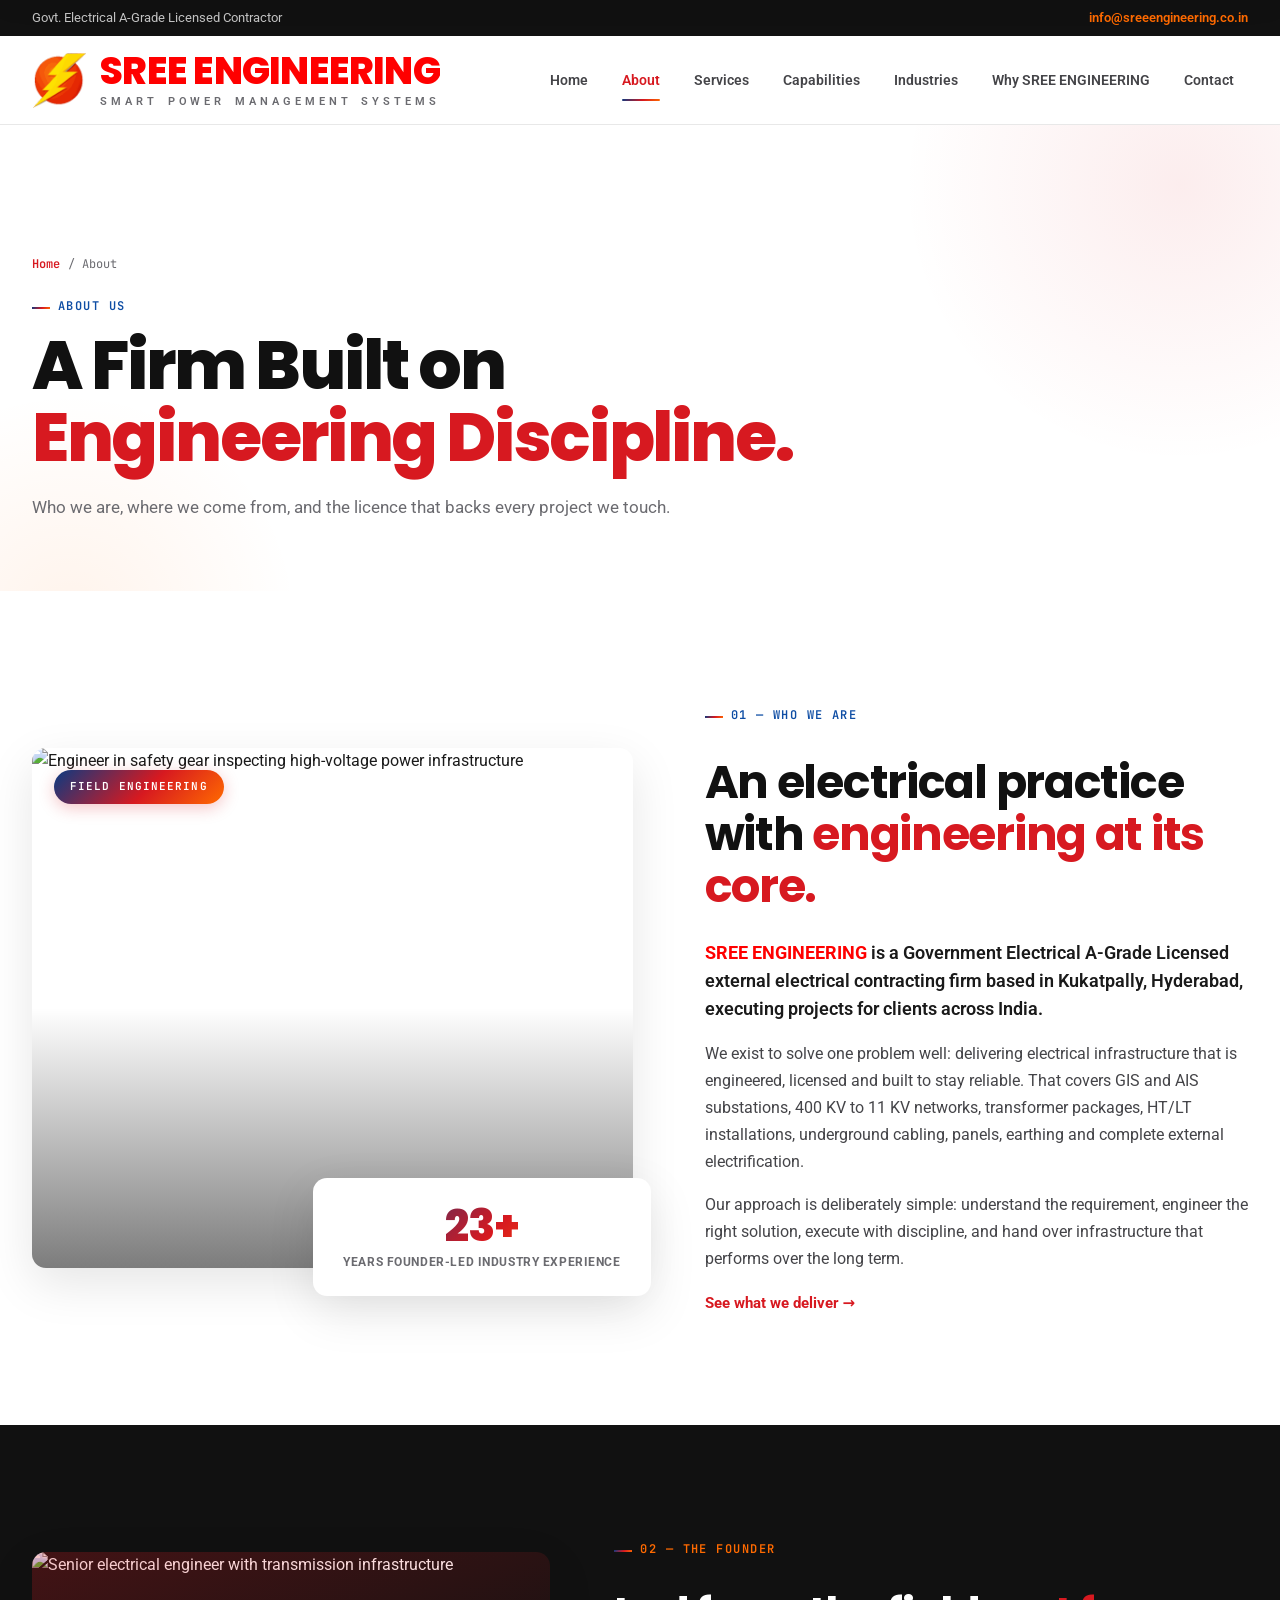
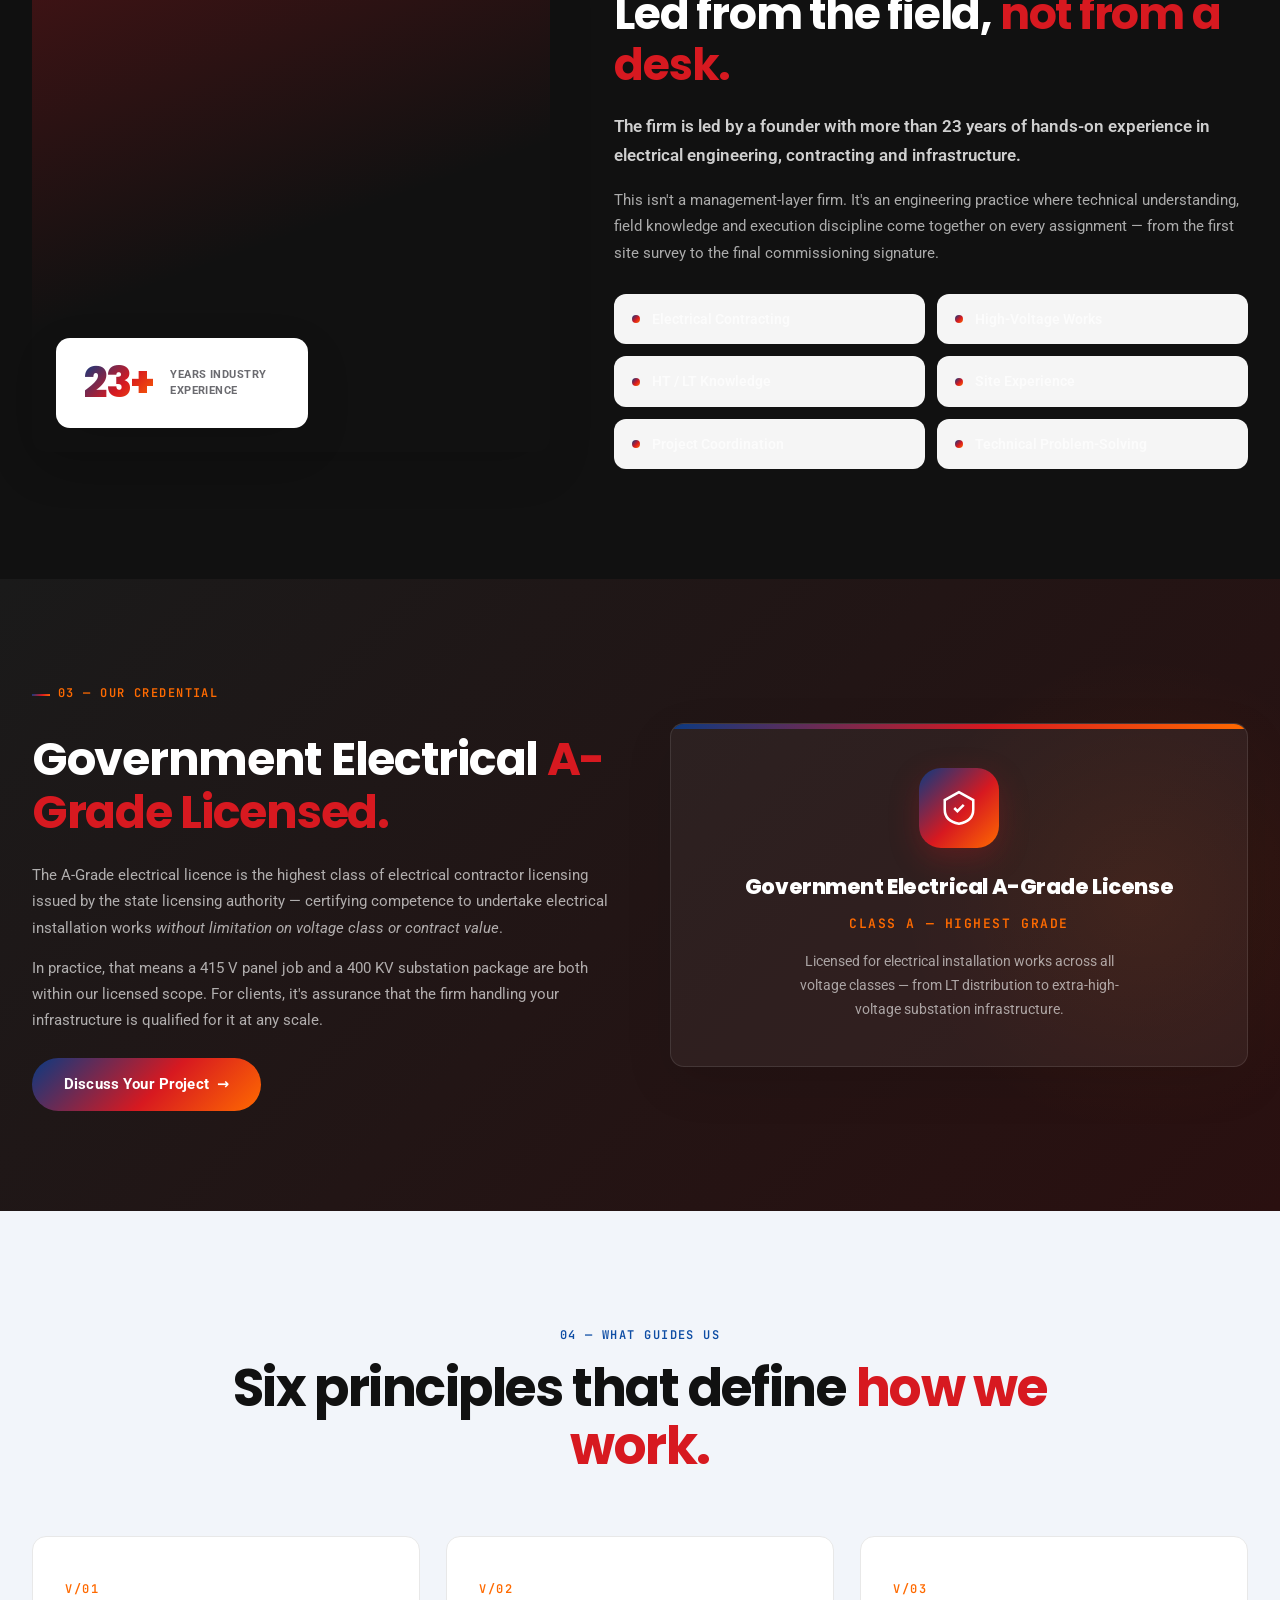
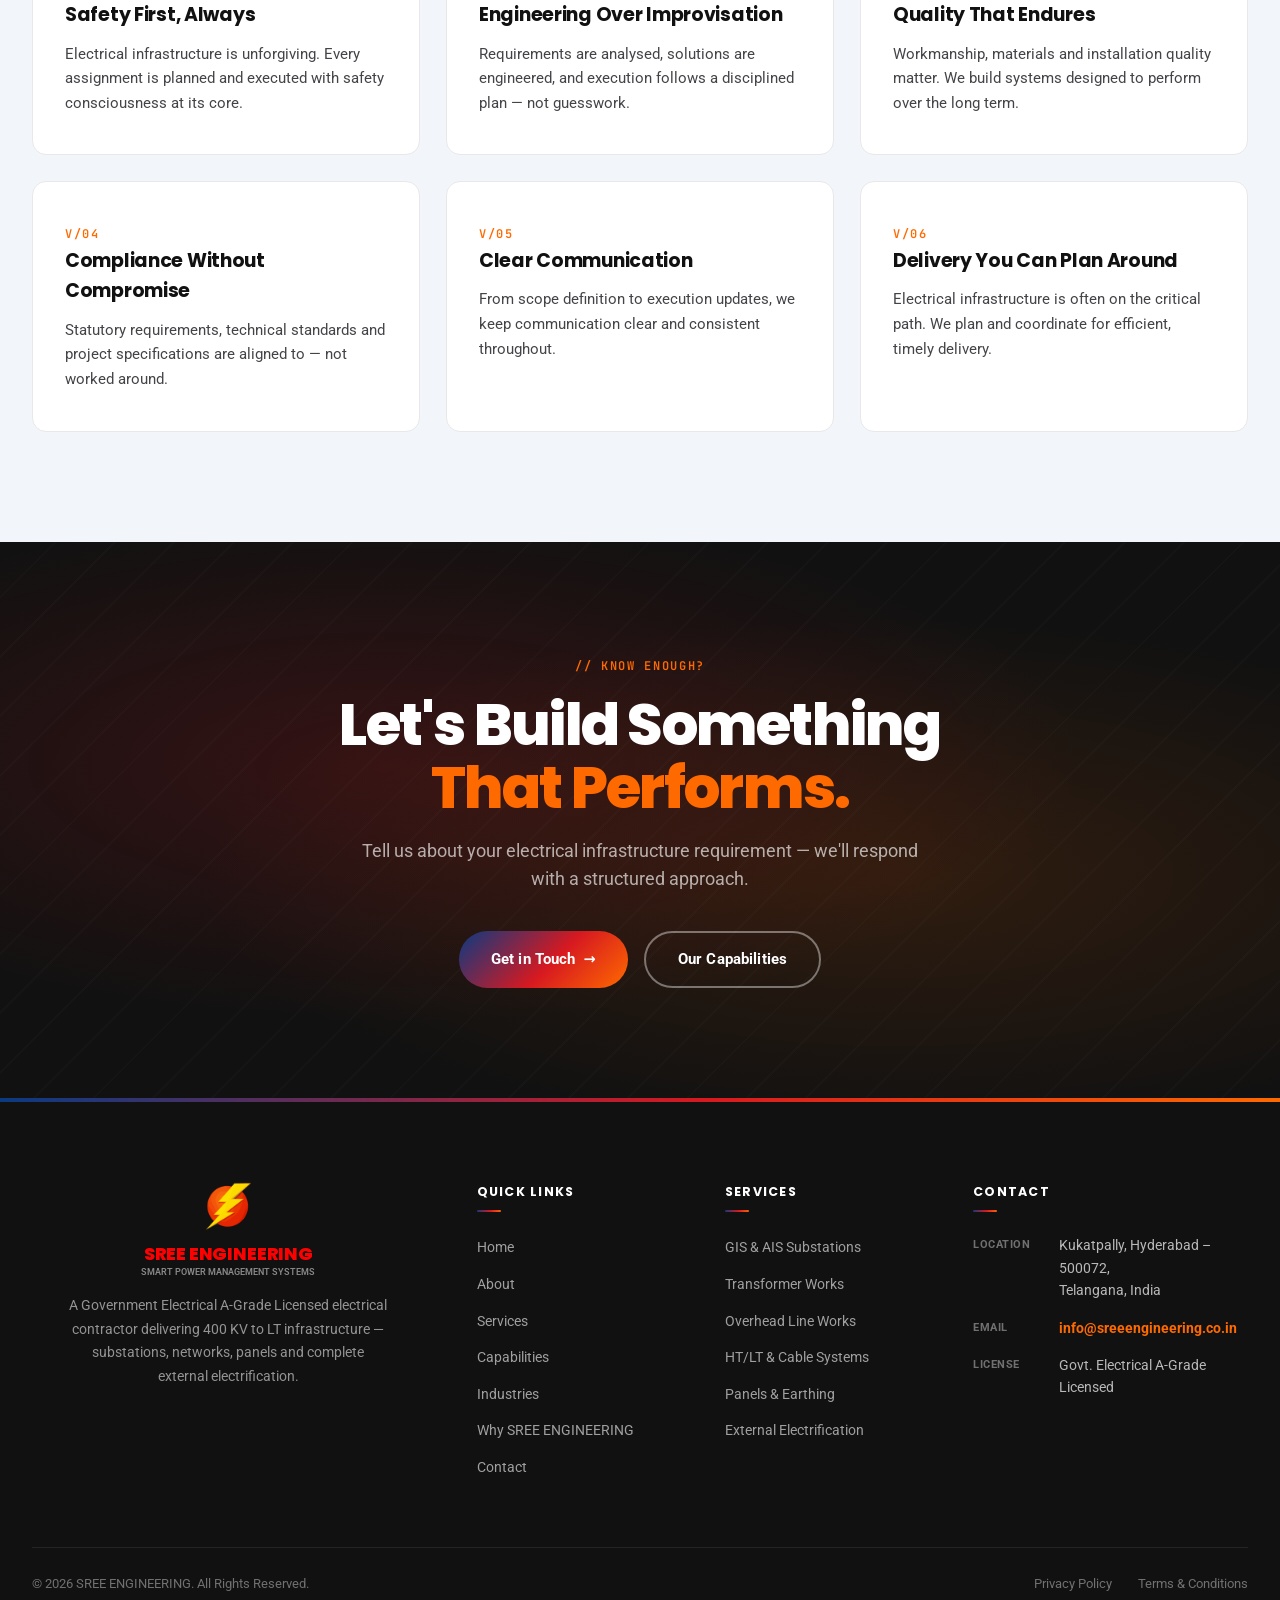
==== about.html @ 8c7e98fc "Remove topbar location phrase (about, contact)" ====
<!DOCTYPE html>
<html lang="en-IN">
<head>
<meta charset="UTF-8">
<meta name="viewport" content="width=device-width, initial-scale=1.0">
<title>About Us | SREE ENGINEERING — Pan-India Electrical Engineering Practice</title>
<meta name="description" content="SREE ENGINEERING is a Government Electrical A-Grade Licensed electrical contractor, executing projects across India from its base in Hyderabad. Founder-led with 23+ years of hands-on electrical engineering and contracting experience.">
<meta name="robots" content="index, follow">
<link rel="icon" type="image/png" href="assets/logo.png">
<link rel="preconnect" href="https://fonts.googleapis.com">
<link rel="preconnect" href="https://fonts.gstatic.com" crossorigin>
<link href="https://fonts.googleapis.com/css2?family=Poppins:wght@300;400;500;600;700;800&family=Roboto:wght@300;400;500;700&family=JetBrains+Mono:wght@400;500;600&display=swap" rel="stylesheet">
<link rel="stylesheet" href="assets/style.css">
</head>
<body>

<div class="topbar">
  <div class="wrap">
    <span class="hide-m">Govt. Electrical A-Grade Licensed Contractor</span>
    <span class="em">info@sreeengineering.co.in</span>
  </div>
</div>

<header class="nav" id="nav">
  <div class="wrap nav-inner">
    <a href="index.html" class="brand" aria-label="SREE ENGINEERING home">
      <img src="assets/logo.png" alt="SREE ENGINEERING logo" class="brand-mark">
      <span class="brand-text"><span class="brand-name">SREE ENGINEERING</span><span class="brand-tag">Smart Power Management Systems</span></span>
    </a>
    <div class="nav-right">
      <nav class="nav-links" aria-label="Primary">
        <a href="index.html">Home</a>
        <a href="about.html" class="active">About</a>
        <a href="services.html">Services</a>
        <a href="capabilities.html">Capabilities</a>
        <a href="industries.html">Industries</a>
        <a href="why-sree.html">Why SREE ENGINEERING</a>
        <a href="contact.html">Contact</a>
      </nav>
      <button class="burger" id="burger" aria-label="Open menu"><span></span><span></span><span></span></button>
    </div>
  </div>
</header>
<div class="mobile-menu" id="mobileMenu">
  <a href="index.html">Home</a><a href="about.html" class="active">About</a><a href="services.html">Services</a><a href="capabilities.html">Capabilities</a><a href="industries.html">Industries</a><a href="why-sree.html">Why SREE ENGINEERING</a><a href="contact.html">Contact</a>
</div>

<section class="page-hero">
  <div class="wrap">
    <div class="crumb"><a href="index.html">Home</a> / About</div>
    <span class="eyebrow reveal">About Us</span>
    <h1 class="reveal" data-d="1">A Firm Built on<br><span class="r">Engineering Discipline.</span></h1>
    <p class="reveal" data-d="2">Who we are, where we come from, and the licence that backs every project we touch.</p>
  </div>
</section>

<section class="section">
  <div class="wrap about-grid">
    <div class="about-media reveal">
      <div class="frame">
        <span class="badge">FIELD ENGINEERING</span>
        <img src="https://images.pexels.com/photos/33689074/pexels-photo-33689074.jpeg?auto=compress&cs=tinysrgb&w=1200" alt="Engineer in safety gear inspecting high-voltage power infrastructure" loading="lazy">
      </div>
      <div class="exp"><div class="n">23+</div><div class="t">Years Founder-Led Industry Experience</div></div>
    </div>
    <div class="about-body">
      <span class="eyebrow reveal">01 &mdash; Who We Are</span>
      <h2 class="reveal" data-d="1">An electrical practice with <span class="r">engineering at its core.</span></h2>
      <p class="lead reveal" data-d="2"><span class="r">SREE ENGINEERING</span> is a Government Electrical A-Grade Licensed external electrical contracting firm based in Kukatpally, Hyderabad, executing projects for clients across India.</p>
      <p class="reveal" data-d="2">We exist to solve one problem well: delivering electrical infrastructure that is engineered, licensed and built to stay reliable. That covers GIS and AIS substations, 400 KV to 11 KV networks, transformer packages, HT/LT installations, underground cabling, panels, earthing and complete external electrification.</p>
      <p class="reveal" data-d="3">Our approach is deliberately simple: understand the requirement, engineer the right solution, execute with discipline, and hand over infrastructure that performs over the long term.</p>
      <a href="services.html" class="about-link reveal" data-d="3">See what we deliver &rarr;</a>
    </div>
  </div>
</section>

<section class="section founder-dark">
  <div class="wrap founder-grid">
    <div class="founder-visual reveal">
      <div class="fv"><img src="https://images.pexels.com/photos/33689075/pexels-photo-33689075.jpeg?auto=compress&cs=tinysrgb&w=1200" alt="Senior electrical engineer with transmission infrastructure" loading="lazy"></div>
      <div class="years"><div class="n">23+</div><div class="t">Years Industry Experience</div></div>
    </div>
    <div class="founder-body">
      <span class="eyebrow reveal">02 &mdash; The Founder</span>
      <h2 class="reveal" data-d="1">Led from the field, <span class="r">not from a desk.</span></h2>
      <p class="lead reveal" data-d="2">The firm is led by a founder with more than 23 years of hands-on experience in electrical engineering, contracting and infrastructure.</p>
      <p class="reveal" data-d="2">This isn't a management-layer firm. It's an engineering practice where technical understanding, field knowledge and execution discipline come together on every assignment — from the first site survey to the final commissioning signature.</p>
      <div class="exp-list reveal" data-d="3">
        <div class="exp-item"><span class="d"></span>Electrical Contracting</div>
        <div class="exp-item"><span class="d"></span>High-Voltage Works</div>
        <div class="exp-item"><span class="d"></span>HT / LT Knowledge</div>
        <div class="exp-item"><span class="d"></span>Site Experience</div>
        <div class="exp-item"><span class="d"></span>Project Coordination</div>
        <div class="exp-item"><span class="d"></span>Technical Problem-Solving</div>
      </div>
    </div>
  </div>
</section>

<section class="lic-band lic-dark">
  <div class="wrap lic-grid">
    <div class="lic-body">
      <span class="eyebrow reveal">03 &mdash; Our Credential</span>
      <h2 class="reveal" data-d="1">Government Electrical <span class="r">A-Grade Licensed.</span></h2>
      <p class="reveal" data-d="2">The A-Grade electrical licence is the highest class of electrical contractor licensing issued by the state licensing authority &mdash; certifying competence to undertake electrical installation works <em>without limitation on voltage class or contract value</em>.</p>
      <p class="reveal" data-d="2">In practice, that means a 415 V panel job and a 400 KV substation package are both within our licensed scope. For clients, it's assurance that the firm handling your infrastructure is qualified for it at any scale.</p>
      <a href="contact.html" class="btn btn-primary reveal" data-d="3" style="margin-top:10px;">Discuss Your Project <span class="arr">&rarr;</span></a>
    </div>
    <div class="lic-card reveal" data-d="2">
      <span class="shield"><svg width="38" height="38" viewBox="0 0 24 24" fill="none" stroke="currentColor" stroke-width="1.6"><path d="M12 2 3 7v6c0 5 3.5 8 9 9 5.5-1 9-4 9-9V7z"/><path d="m9 12 2 2 4-4"/></svg></span>
      <h3>Government Electrical A-Grade License</h3>
      <div class="cls">Class A &mdash; Highest Grade</div>
      <p>Licensed for electrical installation works across all voltage classes &mdash; from LT distribution to extra-high-voltage substation infrastructure.</p>
    </div>
  </div>
</section>

<section class="section grey">
  <div class="wrap">
    <div class="section-head center reveal">
      <span class="eyebrow center">04 &mdash; What Guides Us</span>
      <h2>Six principles that define <span class="r">how we work.</span></h2>
    </div>
    <div class="why-grid">
      <div class="why-card reveal"><span class="num">V/01</span><h3>Safety First, Always</h3><p>Electrical infrastructure is unforgiving. Every assignment is planned and executed with safety consciousness at its core.</p></div>
      <div class="why-card reveal" data-d="1"><span class="num">V/02</span><h3>Engineering Over Improvisation</h3><p>Requirements are analysed, solutions are engineered, and execution follows a disciplined plan &mdash; not guesswork.</p></div>
      <div class="why-card reveal" data-d="2"><span class="num">V/03</span><h3>Quality That Endures</h3><p>Workmanship, materials and installation quality matter. We build systems designed to perform over the long term.</p></div>
      <div class="why-card reveal"><span class="num">V/04</span><h3>Compliance Without Compromise</h3><p>Statutory requirements, technical standards and project specifications are aligned to &mdash; not worked around.</p></div>
      <div class="why-card reveal" data-d="1"><span class="num">V/05</span><h3>Clear Communication</h3><p>From scope definition to execution updates, we keep communication clear and consistent throughout.</p></div>
      <div class="why-card reveal" data-d="2"><span class="num">V/06</span><h3>Delivery You Can Plan Around</h3><p>Electrical infrastructure is often on the critical path. We plan and coordinate for efficient, timely delivery.</p></div>
    </div>
  </div>
</section>

<section class="cta-band">
  <div class="wrap cta-inner">
    <span class="eyebrow-c reveal">// KNOW ENOUGH?</span>
    <h2 class="reveal" data-d="1">Let's Build Something<br><span class="o">That Performs.</span></h2>
    <p class="reveal" data-d="2">Tell us about your electrical infrastructure requirement — we'll respond with a structured approach.</p>
    <div class="cta-actions reveal" data-d="3">
      <a href="contact.html" class="btn btn-primary">Get in Touch <span class="arr">&rarr;</span></a>
      <a href="capabilities.html" class="btn btn-outline" style="border-color:rgba(255,255,255,.4);color:#fff;">Our Capabilities</a>
    </div>
  </div>
</section>

<footer>
  <div class="wrap">
    <div class="foot-grid">
      <div class="foot-brand">
        <img src="assets/logo.png" alt="SREE ENGINEERING logo" class="brand-mark">
        <span class="bn-wrap"><span class="bn">SREE ENGINEERING</span><span class="bt">Smart Power Management Systems</span></span>
        <p>A Government Electrical A-Grade Licensed electrical contractor delivering 400 KV to LT infrastructure — substations, networks, panels and complete external electrification.</p>
      </div>
      <div class="foot-col">
        <h5>Quick Links</h5>
        <ul>
          <li><a href="index.html">Home</a></li>
          <li><a href="about.html">About</a></li>
          <li><a href="services.html">Services</a></li>
          <li><a href="capabilities.html">Capabilities</a></li>
          <li><a href="industries.html">Industries</a></li>
          <li><a href="why-sree.html">Why SREE ENGINEERING</a></li>
          <li><a href="contact.html">Contact</a></li>
        </ul>
      </div>
      <div class="foot-col">
        <h5>Services</h5>
        <ul>
          <li><a href="services.html">GIS & AIS Substations</a></li>
          <li><a href="services.html">Transformer Works</a></li>
          <li><a href="services.html">Overhead Line Works</a></li>
          <li><a href="services.html">HT/LT & Cable Systems</a></li>
          <li><a href="services.html">Panels & Earthing</a></li>
          <li><a href="services.html">External Electrification</a></li>
        </ul>
      </div>
      <div class="foot-col foot-contact">
        <h5>Contact</h5>
        <div class="row"><div class="k">Location</div><div class="v">Kukatpally, Hyderabad &ndash; 500072,<br>Telangana, India</div></div>
        <div class="row"><div class="k">Email</div><div class="v"><a href="mailto:info@sreeengineering.co.in">info@sreeengineering.co.in</a></div></div>
        <div class="row"><div class="k">License</div><div class="v">Govt. Electrical A-Grade Licensed</div></div>
      </div>
    </div>
    <div class="foot-bottom">
      <p>&copy; <span id="year"></span> SREE ENGINEERING. All Rights Reserved.</p>
      <div class="lnks"><a href="#">Privacy Policy</a><a href="#">Terms & Conditions</a></div>
    </div>
  </div>
</footer>

<script src="assets/main.js"></script>
</body>
</html>
---- assets/style.css ----
:root{
  --white:#FFFFFF;--grey:#F5F5F5;--grey2:#EFEFEF;--grey3:#E8E8E8;
  --charcoal:#111111;--text:#1a1a1a;--text2:#444448;--dim:#6b6b70;--faint:#9a9aa0;
  --red:#D71920;--red-dark:#B0151B;--red-bright:#E5252D;--red-soft:rgba(215,25,32,.08);--red-glow:rgba(215,25,32,.25);
  --blue:#0E4DA4;--blue-dark:#0A3A82;--blue-bright:#3B82F6;--blue-soft:rgba(14,77,164,.08);--blue-glow:rgba(14,77,164,.3);
  --orange:#FF6A00;--orange-dark:#E55F00;--orange-soft:rgba(255,106,0,.08);--orange-glow:rgba(255,106,0,.3);
  --grad:linear-gradient(135deg,#0A3A82 0%,#D71920 55%,#FF6A00 100%);
  --grad-red:linear-gradient(135deg,#FF3030,#D71920);
  --font-d:'Poppins',system-ui,sans-serif;
  --font-b:'Roboto',system-ui,sans-serif;
  --font-m:'JetBrains Mono',monospace;
  --maxw:1280px;
  --r:14px;
  --ease:cubic-bezier(.22,1,.36,1);
  --shadow:0 4px 24px rgba(0,0,0,.06);
  --shadow-lg:0 16px 48px rgba(0,0,0,.10);
}
*,*::before,*::after{margin:0;padding:0;box-sizing:border-box}
html{scroll-behavior:smooth;font-size:16px}
body{font-family:var(--font-b);background:var(--white);color:var(--text);line-height:1.6;-webkit-font-smoothing:antialiased;overflow-x:hidden}
a{color:inherit;text-decoration:none}
img{display:block;max-width:100%;height:auto}
.wrap{max-width:var(--maxw);margin:0 auto;padding:0 32px}
@media(max-width:640px){.wrap{padding:0 20px}}
::selection{background:var(--orange);color:#fff}

/* ============ TOP BAR ============ */
.topbar{background:var(--charcoal);color:#fff;font-size:12.5px;padding:8px 0}
.topbar .wrap{display:flex;justify-content:space-between;align-items:center;gap:16px}
.topbar span{color:rgba(255,255,255,.75)}
.topbar .em{color:var(--orange);font-weight:600}
@media(max-width:700px){.topbar .hide-m{display:none}}

/* ============ NAV ============ */
.nav{position:sticky;top:0;z-index:1000;background:rgba(255,255,255,.92);backdrop-filter:blur(16px);-webkit-backdrop-filter:blur(16px);border-bottom:1px solid var(--grey3);transition:box-shadow .3s}
.nav.scrolled{box-shadow:var(--shadow)}
.nav-inner{display:flex;align-items:center;justify-content:space-between;height:88px}
.brand{display:flex;align-items:center;gap:14px}
.brand-mark{height:56px;width:auto}
.brand-text{display:flex;flex-direction:column;line-height:1.08}
.brand-name{font-family:var(--font-d);font-weight:800;font-size:38px;letter-spacing:-.02em;color:#FF0000;white-space:nowrap}
.brand-tag{font-size:11px;color:var(--dim);letter-spacing:.36em;text-transform:uppercase;font-weight:600;white-space:nowrap;text-align:justify;text-align-last:justify;width:100%;line-height:1.3;margin-top:4px}
.nav-links{display:flex;gap:6px;align-items:center}
.nav-links a{font-size:14px;font-weight:600;color:var(--text2);padding:8px 14px;border-radius:8px;transition:all .25s var(--ease);position:relative}
.nav-links a:hover{color:var(--charcoal);background:var(--grey)}
.nav-links a.active{color:var(--red)}
.nav-links a.active::after{content:'';position:absolute;bottom:-2px;left:14px;right:14px;height:2.5px;background:var(--grad);border-radius:2px}
.nav-cta{font-size:13.5px;font-weight:700;padding:10px 22px;border-radius:100px;background:var(--grad);color:#fff;transition:all .3s var(--ease);white-space:nowrap}
.nav-cta:hover{box-shadow:0 6px 24px var(--red-glow);transform:translateY(-1px)}
.burger{display:none;flex-direction:column;gap:5px;background:none;border:none;cursor:pointer;padding:8px}
.burger span{width:24px;height:2.5px;background:var(--charcoal);border-radius:2px;transition:all .3s}
.burger.open span:nth-child(1){transform:rotate(45deg) translate(5px,5px)}
.burger.open span:nth-child(2){opacity:0}
.burger.open span:nth-child(3){transform:rotate(-45deg) translate(7px,-7px)}
@media(max-width:1060px){.nav-links,.nav-cta{display:none}.burger{display:flex}}
.mobile-menu{position:fixed;top:88px;left:0;right:0;z-index:999;background:#fff;border-bottom:1px solid var(--grey3);box-shadow:var(--shadow-lg);display:flex;flex-direction:column;padding:12px 32px 20px;gap:2px;transform:translateY(-130%);transition:transform .35s var(--ease)}
.mobile-menu.open{transform:translateY(0)}
.mobile-menu a{padding:13px 8px;font-size:15.5px;font-weight:600;border-bottom:1px solid var(--grey);color:var(--text)}
.mobile-menu a.active{color:var(--red)}
.mobile-menu a:last-of-type{border:none}

/* ============ HERO ============ */
.hero{position:relative;min-height:92vh;display:flex;align-items:center;overflow:hidden;background:var(--charcoal)}
.hero-img{position:absolute;inset:0;z-index:0}
.hero-img img{width:100%;height:100%;object-fit:cover}
.hero-overlay{position:absolute;inset:0;z-index:1;background:linear-gradient(100deg,rgba(12,12,15,.92) 0%,rgba(12,12,15,.78) 34%,rgba(15,15,18,.38) 62%,rgba(15,15,18,.06) 100%)}
.hero-content{position:relative;z-index:2;padding:100px 0 80px}
.hero-kicker{display:inline-flex;align-items:center;gap:10px;padding:8px 18px;border-radius:100px;background:rgba(14,77,164,.22);border:1px solid rgba(59,130,246,.35);font-size:12px;font-weight:700;letter-spacing:.06em;text-transform:uppercase;color:var(--blue-bright);margin-bottom:26px}
.hero-kicker .dot{width:8px;height:8px;border-radius:50%;background:var(--orange);animation:pulse 2s infinite}
@keyframes pulse{0%,100%{box-shadow:0 0 0 0 var(--orange-glow)}50%{box-shadow:0 0 0 8px transparent}}
.hero h1{font-family:var(--font-d);font-weight:800;font-size:clamp(40px,6.5vw,86px);line-height:1.0;letter-spacing:-.04em;background:linear-gradient(135deg,#FF4545,#FF0000);-webkit-background-clip:text;background-clip:text;-webkit-text-fill-color:transparent;color:#FF0000;margin-bottom:8px;text-shadow:0 2px 30px rgba(255,0,0,.28)}
.hero h1 .grad{background:var(--grad);-webkit-background-clip:text;background-clip:text;-webkit-text-fill-color:transparent}
.hero .sub{font-family:var(--font-d);font-weight:600;font-size:clamp(17px,2.4vw,26px);color:#FFE9CF;margin-bottom:10px;letter-spacing:-.01em;text-shadow:0 1px 4px rgba(0,0,0,.45)}
.hero .sub b{color:var(--orange);font-weight:700}
.hero .tag{font-family:var(--font-m);font-size:13px;color:#FFC46B;margin-bottom:28px;letter-spacing:.02em;text-shadow:0 1px 4px rgba(0,0,0,.45)}
.hero .desc{font-size:16.5px;color:#F5EDE4;max-width:560px;line-height:1.75;margin-bottom:38px;text-shadow:0 1px 4px rgba(0,0,0,.45)}
.hero-cta{display:flex;gap:14px;flex-wrap:wrap}
.btn{display:inline-flex;align-items:center;gap:8px;font-size:14.5px;font-weight:700;padding:15px 32px;border-radius:100px;cursor:pointer;border:none;transition:all .3s var(--ease);font-family:var(--font-b);letter-spacing:.01em}
.btn-primary{background:var(--grad);color:#fff}
.btn-primary:hover{box-shadow:0 10px 32px var(--red-glow);transform:translateY(-2px)}
.btn-outline{background:transparent;color:var(--charcoal);border:2px solid var(--charcoal)}
.hero .btn-outline{background:transparent;color:#fff;border:2px solid rgba(255,255,255,.35)}
.hero .btn-outline:hover{border-color:var(--orange);color:var(--orange)}
.btn-outline:hover{border-color:var(--red);color:var(--red);transform:translateY(-2px)}
.btn .arr{transition:transform .3s var(--ease)}
.btn:hover .arr{transform:translateX(4px)}
.hero-stats{display:flex;gap:44px;margin-top:56px;flex-wrap:wrap}
.hero-stat .v{font-family:var(--font-d);font-size:clamp(26px,3.5vw,40px);font-weight:800;letter-spacing:-.02em;background:var(--grad);-webkit-background-clip:text;background-clip:text;-webkit-text-fill-color:transparent}
.hero-stat .l{font-size:12px;color:#EDE3D8;text-transform:uppercase;letter-spacing:.06em;font-weight:600;margin-top:2px}
@media(max-width:700px){.hero-stats{gap:28px}}

/* ============ SECTIONS ============ */
.section{padding:110px 0}
.section.grey{background:#F2F5FA}
.eyebrow{font-family:var(--font-m);font-size:12px;font-weight:600;letter-spacing:.12em;text-transform:uppercase;color:var(--blue);display:inline-block;margin-bottom:14px;position:relative;padding-left:26px}
.eyebrow::before{content:'';position:absolute;left:0;top:50%;width:18px;height:2px;background:var(--grad)}
.eyebrow.center{padding-left:0;padding-bottom:0}
.eyebrow.center::before{display:none}
.section-head{margin-bottom:60px}
.section-head.center{text-align:center}
.section-head h2{font-family:var(--font-d);font-weight:700;font-size:clamp(30px,4.5vw,52px);line-height:1.12;letter-spacing:-.03em;color:var(--charcoal);max-width:820px}
.section-head.center h2{margin:0 auto 16px}
.section-head p{font-size:17px;color:var(--dim);max-width:640px;margin-top:14px}
.section-head.center p{margin-left:auto;margin-right:auto}
.section-head h2 .r{color:var(--red)}
.section-head h2 .o{color:var(--orange)}

/* ============ CREDIBILITY STRIP ============ */
.cred{background:var(--charcoal);padding:56px 0;position:relative;overflow:hidden}
.cred::before{content:'';position:absolute;inset:0;background:radial-gradient(circle at 20% 50%,rgba(14,77,164,.16),transparent 55%),radial-gradient(circle at 50% 50%,rgba(255,106,0,.10),transparent 55%),radial-gradient(circle at 80% 50%,rgba(215,25,32,.10),transparent 55%)}
.cred-grid{display:grid;grid-template-columns:repeat(4,1fr);gap:20px;position:relative;z-index:1}
@media(max-width:980px){.cred-grid{grid-template-columns:repeat(2,1fr)}}
@media(max-width:600px){.cred-grid{grid-template-columns:1fr}}
.cred-item{text-align:center;padding:28px 20px;border-radius:var(--r);background:rgba(255,255,255,.04);border:1px solid rgba(255,255,255,.08);transition:all .35s var(--ease)}
.cred-item:hover{background:rgba(255,255,255,.07);border-color:rgba(255,106,0,.4);transform:translateY(-4px)}
.cred-item .ic{display:inline-flex;width:52px;height:52px;border-radius:14px;background:var(--grad);color:#fff;align-items:center;justify-content:center;margin-bottom:16px;box-shadow:0 6px 20px var(--red-glow)}
.cred-item h4{font-family:var(--font-d);font-size:17px;font-weight:700;color:#fff;margin-bottom:6px;letter-spacing:-.01em}
.cred-item p{font-size:13px;color:rgba(255,255,255,.6);line-height:1.5}

/* ============ ABOUT ============ */
.about-grid{display:grid;grid-template-columns:1.05fr .95fr;gap:72px;align-items:center}
@media(max-width:980px){.about-grid{grid-template-columns:1fr;gap:44px}}
.about-body h2{font-family:var(--font-d);font-weight:700;font-size:clamp(28px,4vw,46px);line-height:1.14;letter-spacing:-.028em;color:var(--charcoal);margin:16px 0 26px}
.about-body h2 .r{color:var(--red)}
.about-body .lead{font-size:18px;font-weight:600;color:var(--text);margin-bottom:18px;line-height:1.55}
.about-body p{color:var(--text2);margin-bottom:16px;font-size:15.5px;line-height:1.75}
.about-checks{list-style:none;margin:26px 0 30px}
.about-checks li{padding:9px 0 9px 30px;position:relative;font-size:15px;font-weight:600;color:var(--text)}
.about-checks li::before{content:'';position:absolute;left:0;top:14px;width:18px;height:18px;border-radius:50%;background:var(--red-soft)}
.about-checks li::after{content:'';position:absolute;left:5px;top:19px;width:8px;height:4px;border-left:2px solid var(--red);border-bottom:2px solid var(--red);transform:rotate(-45deg)}
.about-link{color:var(--red);font-weight:700;font-size:15px}
.about-link:hover{color:var(--orange)}
.about-media{position:relative}
.about-media .frame{position:relative;border-radius:var(--r);overflow:hidden;box-shadow:var(--shadow-lg)}
.about-media .frame img{width:100%;height:520px;object-fit:cover}
.about-media .frame::after{content:'';position:absolute;inset:0;background:linear-gradient(180deg,transparent 50%,rgba(17,17,17,.55));pointer-events:none}
.about-media .badge{position:absolute;top:22px;left:22px;z-index:2;font-family:var(--font-m);font-size:11px;font-weight:600;letter-spacing:.1em;padding:8px 16px;border-radius:100px;background:var(--grad);color:#fff;box-shadow:0 4px 16px var(--red-glow)}
.about-media .exp{position:absolute;bottom:-28px;right:-18px;z-index:3;background:#fff;border-radius:var(--r);box-shadow:var(--shadow-lg);padding:26px 30px;text-align:center;min-width:170px}
.about-media .exp .n{font-family:var(--font-d);font-size:44px;font-weight:800;letter-spacing:-.03em;background:var(--grad);-webkit-background-clip:text;background-clip:text;-webkit-text-fill-color:transparent;line-height:1}
.about-media .exp .t{font-size:11.5px;color:var(--dim);font-weight:700;text-transform:uppercase;letter-spacing:.05em;margin-top:6px;line-height:1.4}
@media(max-width:980px){.about-media .exp{bottom:-22px;right:12px}.about-media .frame img{height:420px}}

/* ============ SERVICES ============ */
.svc-grid{display:grid;grid-template-columns:repeat(3,1fr);gap:26px}
@media(max-width:980px){.svc-grid{grid-template-columns:repeat(2,1fr)}}
@media(max-width:640px){.svc-grid{grid-template-columns:1fr}}
.svc-card{background:#fff;border:1px solid var(--grey3);border-radius:var(--r);overflow:hidden;transition:all .4s var(--ease);display:flex;flex-direction:column}
.svc-card:hover{transform:translateY(-8px);box-shadow:var(--shadow-lg);border-color:transparent}
.svc-img{height:210px;overflow:hidden;position:relative}
.svc-img img{width:100%;height:100%;object-fit:cover;transition:transform .7s var(--ease)}
.svc-card:hover .svc-img img{transform:scale(1.08)}
.svc-img .n{position:absolute;top:16px;left:16px;z-index:2;font-family:var(--font-m);font-size:11px;font-weight:600;letter-spacing:.1em;padding:6px 14px;border-radius:100px;background:rgba(255,255,255,.92);color:var(--red);backdrop-filter:blur(8px)}
.svc-body{padding:26px;flex:1;display:flex;flex-direction:column;border-top:3px solid transparent;transition:border-color .3s}
.svc-card:hover .svc-body{border-top-color:var(--orange)}
.svc-body h3{font-family:var(--font-d);font-size:19px;font-weight:700;color:var(--charcoal);margin-bottom:14px;letter-spacing:-.015em}
.svc-body ul{list-style:none;flex:1}
.svc-body ul li{font-size:13.8px;color:var(--text2);padding:5.5px 0 5.5px 20px;position:relative;line-height:1.45}
.svc-body ul li::before{content:'';position:absolute;left:0;top:12px;width:9px;height:2px;background:var(--grad)}
.svc-more{display:flex;align-items:center;gap:6px;font-size:13px;font-weight:700;color:var(--red);margin-top:16px;padding-top:16px;border-top:1px solid var(--grey)}
.svc-more:hover{color:var(--orange)}

/* ============ CAPABILITY RAIL ============ */
.cap-section{background:var(--charcoal);position:relative;overflow:hidden;padding:110px 0}
.cap-section::before{content:'';position:absolute;inset:0;background:radial-gradient(ellipse at 25% 0%,rgba(14,77,164,.16),transparent 60%),radial-gradient(ellipse at 75% 0%,rgba(215,25,32,.14),transparent 60%),radial-gradient(ellipse at 50% 100%,rgba(255,106,0,.10),transparent 60%)}
.cap-rail{display:flex;align-items:stretch;justify-content:center;flex-wrap:wrap;gap:0;position:relative;z-index:1;margin-bottom:20px}
.cap-node{display:flex;flex-direction:column;align-items:center;gap:8px;padding:30px 34px;background:rgba(255,255,255,.05);border:1px solid rgba(255,255,255,.1);border-radius:var(--r);transition:all .35s var(--ease);min-width:130px}
.cap-node:hover{background:rgba(255,255,255,.1);border-color:rgba(255,106,0,.5);transform:translateY(-6px);box-shadow:0 12px 36px rgba(0,0,0,.3)}
.cap-node .kv{font-family:var(--font-d);font-weight:800;font-size:30px;letter-spacing:-.02em;background:linear-gradient(135deg,#FF6A00,#D71920);-webkit-background-clip:text;background-clip:text;-webkit-text-fill-color:transparent}
.cap-node .lbl{font-size:11.5px;color:rgba(255,255,255,.55);text-transform:uppercase;letter-spacing:.08em;font-weight:600}
.cap-arrow{display:flex;align-items:center;justify-content:center;padding:0 12px;color:rgba(255,255,255,.3);font-size:22px;animation:flowArrow 2.5s infinite}
.cap-arrow:nth-child(odd){animation-delay:.5s}
.cap-arrow:nth-child(3n){animation-delay:1s}
@keyframes flowArrow{0%,100%{color:rgba(255,255,255,.3);transform:translateX(0)}50%{color:var(--orange);transform:translateX(5px)}}
@media(max-width:900px){.cap-arrow{display:none}.cap-rail{gap:14px}}
.cap-note{text-align:center;color:rgba(255,255,255,.55);max-width:700px;margin:0 auto;font-size:15px;position:relative;z-index:1;line-height:1.7}
.cap-note strong{color:#fff}
.cap-note .chips{display:flex;flex-wrap:wrap;gap:10px;justify-content:center;margin-top:24px}
.cap-note .chip{font-family:var(--font-m);font-size:12px;font-weight:600;padding:7px 16px;border-radius:100px;background:rgba(255,255,255,.07);border:1px solid rgba(255,255,255,.15);color:rgba(255,255,255,.8)}
.cap-note .chip:hover{border-color:var(--orange);color:var(--orange)}

/* ============ WHY (pillars) ============ */
.why-grid{display:grid;grid-template-columns:repeat(3,1fr);gap:26px}
@media(max-width:980px){.why-grid{grid-template-columns:repeat(2,1fr)}}
@media(max-width:640px){.why-grid{grid-template-columns:1fr}}
.why-card{background:#fff;border:1px solid var(--grey3);border-radius:var(--r);padding:38px 32px;transition:all .4s var(--ease);position:relative;overflow:hidden}
.why-card::before{content:'';position:absolute;top:0;left:0;right:0;height:4px;background:var(--grad);transform:scaleX(0);transform-origin:left;transition:transform .45s var(--ease)}
.why-card:hover::before{transform:scaleX(1)}
.why-card:hover{transform:translateY(-6px);box-shadow:var(--shadow-lg);border-color:transparent}
.why-card .num{font-family:var(--font-m);font-size:12px;font-weight:600;color:var(--orange);letter-spacing:.14em;margin-bottom:18px}
.why-card .ic{width:54px;height:54px;border-radius:14px;background:var(--red-soft);color:var(--red);display:flex;align-items:center;justify-content:center;margin-bottom:20px}
.why-card h3{font-family:var(--font-d);font-size:19px;font-weight:700;color:var(--charcoal);margin-bottom:12px;letter-spacing:-.015em}
.why-card p{font-size:14.5px;color:var(--text2);line-height:1.7}

/* ============ FOUNDER EXPERIENCE ============ */
.founder-grid{display:grid;grid-template-columns:.9fr 1.1fr;gap:64px;align-items:center}
@media(max-width:980px){.founder-grid{grid-template-columns:1fr;gap:40px}}
.founder-visual{position:relative}
.founder-visual .fv{border-radius:var(--r);overflow:hidden;box-shadow:var(--shadow-lg);position:relative}
.founder-visual .fv img{width:100%;height:500px;object-fit:cover}
.founder-visual .fv::after{content:'';position:absolute;inset:0;background:linear-gradient(160deg,rgba(215,25,32,.25),transparent 55%,rgba(17,17,17,.5))}
.founder-visual .years{position:absolute;bottom:24px;left:24px;z-index:2;background:#fff;border-radius:var(--r);padding:24px 28px;box-shadow:var(--shadow-lg);display:flex;align-items:center;gap:16px}
.founder-visual .years .n{font-family:var(--font-d);font-size:42px;font-weight:800;letter-spacing:-.03em;background:var(--grad);-webkit-background-clip:text;background-clip:text;-webkit-text-fill-color:transparent;line-height:1}
.founder-visual .years .t{font-size:11px;color:var(--dim);font-weight:700;text-transform:uppercase;letter-spacing:.04em;line-height:1.5;max-width:110px}
.founder-body h2{font-family:var(--font-d);font-weight:700;font-size:clamp(28px,4vw,44px);line-height:1.14;letter-spacing:-.028em;color:var(--charcoal);margin:16px 0 22px}
.founder-body h2 .r{color:var(--red)}
.founder-body .lead{font-size:17px;font-weight:600;color:var(--text);margin-bottom:16px}
.founder-body p{color:var(--text2);margin-bottom:14px;font-size:15px;line-height:1.75}
.exp-list{display:grid;grid-template-columns:1fr 1fr;gap:12px;margin-top:28px}
@media(max-width:560px){.exp-list{grid-template-columns:1fr}}
.exp-item{display:flex;align-items:center;gap:12px;padding:14px 18px;background:var(--grey);border-radius:12px;font-size:14px;font-weight:600;color:var(--text);transition:all .3s}
.exp-item:hover{background:var(--red-soft);color:var(--red)}
.exp-item .d{width:8px;height:8px;border-radius:50%;background:var(--grad);flex-shrink:0}

/* ============ INDUSTRIES ============ */
.ind-grid{display:grid;grid-template-columns:repeat(4,1fr);gap:18px}
@media(max-width:980px){.ind-grid{grid-template-columns:repeat(3,1fr)}}
@media(max-width:700px){.ind-grid{grid-template-columns:repeat(2,1fr)}}
@media(max-width:480px){.ind-grid{grid-template-columns:1fr}}
.ind-cell{position:relative;border-radius:var(--r);overflow:hidden;aspect-ratio:4/3;display:flex;align-items:flex-end;padding:22px;transition:all .4s var(--ease);border:1px solid var(--grey3)}
.ind-cell img{position:absolute;inset:0;width:100%;height:100%;object-fit:cover;transition:transform .7s var(--ease)}
.ind-cell:hover img{transform:scale(1.1)}
.ind-cell::after{content:'';position:absolute;inset:0;background:linear-gradient(180deg,rgba(17,17,17,.05) 30%,rgba(17,17,17,.82))}
.ind-cell:hover::after{background:linear-gradient(180deg,rgba(215,25,32,.15) 30%,rgba(215,25,32,.85))}
.ind-cell .ct{position:relative;z-index:1}
.ind-cell .ct .nm{font-family:var(--font-d);font-size:15.5px;font-weight:700;color:#fff;display:block}
.ind-cell .ct .sb{font-size:11px;color:rgba(255,255,255,.7);display:block;margin-top:3px}
.ind-cell .ct .ic{position:absolute;top:18px;right:18px;width:36px;height:36px;border-radius:10px;background:rgba(255,255,255,.15);backdrop-filter:blur(8px);display:flex;align-items:center;justify-content:center;color:#fff;opacity:0;transition:opacity .3s}
.ind-cell:hover .ct .ic{opacity:1}

/* ============ LICENSE ============ */
.lic-band{position:relative;padding:100px 0;background:var(--grey);overflow:hidden}
.lic-band::before{content:'';position:absolute;right:-100px;top:50%;transform:translateY(-50%);width:480px;height:480px;border-radius:50%;background:radial-gradient(circle,var(--orange-soft),transparent 70%)}
.lic-grid{display:grid;grid-template-columns:1fr 1fr;gap:60px;align-items:center;position:relative;z-index:1}
@media(max-width:980px){.lic-grid{grid-template-columns:1fr;gap:40px}}
.lic-body h2{font-family:var(--font-d);font-weight:700;font-size:clamp(28px,4vw,46px);line-height:1.14;letter-spacing:-.028em;color:var(--charcoal);margin:16px 0 24px}
.lic-body h2 .r{color:var(--red)}
.lic-body p{color:var(--text2);margin-bottom:14px;font-size:15px;line-height:1.75}
.lic-card{background:#fff;border:1px solid var(--grey3);border-radius:var(--r);padding:44px 40px;box-shadow:var(--shadow-lg);text-align:center;position:relative;overflow:hidden;transition:all .4s}
.lic-card:hover{transform:translateY(-6px)}
.lic-card::before{content:'';position:absolute;top:0;left:0;right:0;height:5px;background:var(--grad)}
.lic-card .shield{width:80px;height:80px;border-radius:22px;background:var(--grad);display:inline-flex;align-items:center;justify-content:center;color:#fff;margin-bottom:22px;box-shadow:0 10px 30px var(--red-glow)}
.lic-card h3{font-family:var(--font-d);font-size:21px;font-weight:800;color:var(--charcoal);letter-spacing:-.02em;margin-bottom:10px}
.lic-card .cls{font-family:var(--font-m);font-size:13px;font-weight:600;color:var(--red);letter-spacing:.12em;text-transform:uppercase;margin-bottom:16px}
.lic-card p{font-size:14px;color:var(--dim);line-height:1.7;max-width:340px;margin:0 auto}

/* ============ CTA BAND ============ */
.cta-band{position:relative;padding:110px 0;overflow:hidden;background:var(--charcoal)}
.cta-band::before{content:'';position:absolute;inset:0;background:radial-gradient(ellipse at 30% 40%,rgba(215,25,32,.18),transparent 55%),radial-gradient(ellipse at 70% 60%,rgba(255,106,0,.13),transparent 55%)}
.cta-band::after{content:'';position:absolute;inset:0;background:repeating-linear-gradient(-45deg,transparent,transparent 40px,rgba(255,255,255,.014) 40px,rgba(255,255,255,.014) 42px)}
.cta-inner{position:relative;z-index:2;text-align:center}
.cta-inner .eyebrow-c{font-family:var(--font-m);font-size:12px;font-weight:600;letter-spacing:.14em;text-transform:uppercase;color:var(--orange);margin-bottom:18px;display:inline-block}
.cta-inner h2{font-family:var(--font-d);font-weight:800;font-size:clamp(32px,5vw,58px);line-height:1.08;letter-spacing:-.03em;color:#fff;margin-bottom:18px}
.cta-inner h2 .o{color:var(--orange)}
.cta-inner p{font-size:17.5px;color:rgba(255,255,255,.65);margin-bottom:38px;max-width:560px;margin-left:auto;margin-right:auto}
.cta-actions{display:flex;gap:16px;justify-content:center;flex-wrap:wrap}

/* ============ PAGE HERO (inner) ============ */
.page-hero{position:relative;padding:130px 0 70px;overflow:hidden;background:var(--white)}
.page-hero::before{content:'';position:absolute;top:-220px;right:-180px;width:560px;height:560px;border-radius:50%;background:radial-gradient(circle,var(--red-soft),transparent 70%)}
.page-hero::after{content:'';position:absolute;bottom:-260px;left:-160px;width:460px;height:460px;border-radius:50%;background:radial-gradient(circle,var(--orange-soft),transparent 70%)}
.page-hero .wrap{position:relative;z-index:1}
.page-hero .crumb{font-family:var(--font-m);font-size:12px;color:var(--dim);margin-bottom:18px;display:flex;align-items:center;gap:8px}
.page-hero .crumb a{color:var(--red);font-weight:600}
.page-hero h1{font-family:var(--font-d);font-weight:800;font-size:clamp(36px,6vw,68px);line-height:1.06;letter-spacing:-.035em;color:var(--charcoal);margin-bottom:18px}
.page-hero h1 .r{color:var(--red)}
.page-hero h1 .o{color:var(--orange)}
.page-hero p{font-size:17px;color:var(--dim);max-width:640px;line-height:1.7}

/* ============ CONTACT ============ */
.contact-grid{display:grid;grid-template-columns:1.15fr .85fr;gap:60px}
@media(max-width:980px){.contact-grid{grid-template-columns:1fr;gap:44px}}
.form-card{background:#fff;border:1px solid var(--grey3);border-radius:var(--r);padding:44px;box-shadow:var(--shadow)}
@media(max-width:640px){.form-card{padding:28px 22px}}
.form-card h3{font-family:var(--font-d);font-size:22px;font-weight:700;color:var(--charcoal);margin-bottom:6px;letter-spacing:-.02em}
.form-card .fs{font-size:14px;color:var(--dim);margin-bottom:30px}
.form-row{display:grid;grid-template-columns:1fr 1fr;gap:18px}
@media(max-width:560px){.form-row{grid-template-columns:1fr}}
.fg{display:flex;flex-direction:column;gap:7px;margin-bottom:18px}
.fg label{font-size:13px;font-weight:700;color:var(--charcoal)}
.fg label .req{color:var(--red)}
.fg input,.fg select,.fg textarea{font-family:inherit;font-size:15px;padding:13px 16px;background:var(--grey);border:1.5px solid transparent;border-radius:11px;color:var(--charcoal);transition:all .3s var(--ease);width:100%}
.fg input:focus,.fg select:focus,.fg textarea:focus{outline:none;border-color:var(--red);background:#fff;box-shadow:0 0 0 4px var(--red-soft)}
.fg textarea{resize:vertical;min-height:120px}
.contact-side{display:flex;flex-direction:column;gap:22px}
.cs-card{background:var(--grey);border-radius:var(--r);padding:30px;transition:all .35s}
.cs-card:hover{background:#fff;box-shadow:var(--shadow-lg)}
.cs-card .ic{width:48px;height:48px;border-radius:12px;background:var(--grad);color:#fff;display:flex;align-items:center;justify-content:center;margin-bottom:16px}
.cs-card h4{font-family:var(--font-d);font-size:16px;font-weight:700;color:var(--charcoal);margin-bottom:6px}
.cs-card p{font-size:14px;color:var(--dim);line-height:1.6}
.cs-card p a{color:var(--red);font-weight:700}
.cs-brand{background:var(--charcoal);border-radius:var(--r);padding:34px;text-align:center;position:relative;overflow:hidden}
.cs-brand::before{content:'';position:absolute;inset:0;background:radial-gradient(circle at 50% 0%,rgba(255,106,0,.18),transparent 65%)}
.cs-brand img{height:52px;margin:0 auto 14px;position:relative;z-index:1}
.cs-brand h4{font-family:var(--font-d);font-size:18px;font-weight:800;color:#FF0000;letter-spacing:-.01em;position:relative;z-index:1}
.cs-brand p{font-size:12px;color:rgba(255,255,255,.6);margin-top:4px;position:relative;z-index:1}

/* ============ EXPERTISE (Where our expertise applies) ============ */
.exp-grid{display:grid;grid-template-columns:repeat(3,1fr);gap:24px}
@media(max-width:980px){.exp-grid{grid-template-columns:repeat(2,1fr)}}
@media(max-width:640px){.exp-grid{grid-template-columns:1fr}}
.exp-card{position:relative;border-radius:var(--r);overflow:hidden;height:300px;transition:all .45s var(--ease)}
.exp-card img{position:absolute;inset:0;width:100%;height:100%;object-fit:cover;transition:transform .7s var(--ease)}
.exp-card:hover img{transform:scale(1.09)}
.exp-card::after{content:'';position:absolute;inset:0;background:linear-gradient(180deg,rgba(17,17,17,.02) 35%,rgba(17,17,17,.85));transition:background .4s}
.exp-card:hover::after{background:linear-gradient(180deg,rgba(215,25,32,.12) 35%,rgba(215,25,32,.82))}
.exp-card .ct{position:absolute;bottom:0;left:0;right:0;padding:24px;z-index:1}
.exp-card .ct h4{font-family:var(--font-d);font-size:18px;font-weight:700;color:#fff;letter-spacing:-.015em}
.exp-card .ct p{font-size:13px;color:rgba(255,255,255,.72);margin-top:4px;line-height:1.5}
.exp-card .ct .tg{font-family:var(--font-m);font-size:10.5px;font-weight:600;letter-spacing:.1em;color:var(--orange);text-transform:uppercase;display:block;margin-bottom:8px}

/* ============ FOOTER ============ */
footer{background:var(--charcoal);color:#fff;padding:84px 0 0;position:relative;overflow:hidden}
footer::before{content:'';position:absolute;top:0;left:0;right:0;height:4px;background:var(--grad)}
.foot-grid{display:grid;grid-template-columns:2fr 1fr 1fr 1.4fr;gap:52px;padding-bottom:56px}
@media(max-width:980px){.foot-grid{grid-template-columns:1fr 1fr;gap:36px}}
@media(max-width:600px){.foot-grid{grid-template-columns:1fr}}
.foot-brand{display:flex;flex-direction:column;align-items:center;text-align:center}
.foot-brand .brand-mark{height:48px;margin-bottom:14px}
.foot-brand .bn-wrap{display:inline-flex;flex-direction:column;max-width:100%;line-height:1.15}
.foot-brand .bn{font-family:var(--font-d);font-size:18px;font-weight:800;letter-spacing:-.01em;display:block;color:#FF0000;white-space:nowrap}
.foot-brand .bt{font-size:8.5px;color:rgba(255,255,255,.5);text-transform:uppercase;letter-spacing:0;font-weight:600;display:block;margin:3px 0 16px;white-space:nowrap;text-align:center}
.foot-brand p{font-size:14px;color:rgba(255,255,255,.55);line-height:1.7;max-width:320px;margin:0 auto}
.foot-col h5{font-family:var(--font-d);font-size:12.5px;font-weight:700;text-transform:uppercase;letter-spacing:.1em;margin-bottom:22px;color:#fff;position:relative;padding-bottom:10px}
.foot-col h5::after{content:'';position:absolute;bottom:0;left:0;width:24px;height:2.5px;background:var(--grad);border-radius:2px}
.foot-col ul{list-style:none}
.foot-col ul li{margin-bottom:11px}
.foot-col ul li a{font-size:14px;color:rgba(255,255,255,.6);transition:all .25s}
.foot-col ul li a:hover{color:var(--orange);padding-left:5px}
.foot-contact .row{display:flex;gap:14px;margin-bottom:15px}
.foot-contact .k{font-size:11px;color:rgba(255,255,255,.4);min-width:72px;font-weight:700;text-transform:uppercase;letter-spacing:.05em;padding-top:2px}
.foot-contact .v{font-size:14px;color:rgba(255,255,255,.7);line-height:1.6}
.foot-contact .v a{color:var(--orange);font-weight:700}
.foot-bottom{display:flex;justify-content:space-between;align-items:center;padding:26px 0;border-top:1px solid rgba(255,255,255,.08);font-size:13px;color:rgba(255,255,255,.4)}
.foot-bottom .lnks{display:flex;gap:26px}
.foot-bottom .lnks a{transition:color .25s}
.foot-bottom .lnks a:hover{color:var(--orange)}
@media(max-width:600px){.foot-bottom{flex-direction:column;gap:14px;text-align:center}}

/* ============ REVEAL ============ */
.reveal{opacity:0;transform:translateY(36px);transition:opacity .8s var(--ease),transform .8s var(--ease)}
.reveal.in{opacity:1;transform:translateY(0)}
.reveal[data-d="1"]{transition-delay:.1s}
.reveal[data-d="2"]{transition-delay:.2s}
.reveal[data-d="3"]{transition-delay:.3s}

/* ============ SITEMAP FOOTNOTE / UTIL ============ */
.mt0{margin-top:0!important}
.lead .r{color:#FF0000;font-weight:700}
.text-c{text-align:center}

/* ─── V6: Dark sections ─── */
.why-section{background:var(--charcoal);color:#fff}
.why-section .section-head h2{color:#fff}
.why-section .eyebrow{color:var(--orange)}
.why-section .why-card{background:rgba(255,255,255,.04);border:1px solid rgba(255,255,255,.08)}
.why-section .why-card h3{color:#fff}
.why-section .why-card p{color:rgba(255,255,255,.65)}
.why-section .why-card .ic{color:var(--blue-bright);background:rgba(59,130,246,.12)}

.lic-dark{background:linear-gradient(135deg,#1a1a1a 0%,#2a1010 100%);color:#fff}
.lic-dark .lic-body h2{color:#fff}
.lic-dark .lic-body p{color:rgba(255,255,255,.65)}
.lic-dark .eyebrow{color:var(--orange)}
.lic-dark .lic-card{background:rgba(255,255,255,.05);border:1px solid rgba(255,255,255,.1)}
.lic-dark .lic-card h3{color:#fff}
.lic-dark .lic-card p{color:rgba(255,255,255,.6)}
.lic-dark .lic-card .cls{color:var(--orange)}

.founder-dark{background:var(--charcoal);color:#fff}
.founder-dark .founder-body h2{color:#fff}
.founder-dark .founder-body p{color:rgba(255,255,255,.65)}
.founder-dark .founder-body .lead{color:rgba(255,255,255,.8)}
.founder-dark .eyebrow{color:var(--orange)}
.founder-dark .exp-item{color:rgba(255,255,255,.7)}

/* ─── V6: Better tablet/iPad responsiveness ─── */
@media(max-width:1100px){
  .nav-links{gap:18px}
  .nav-links a{font-size:13px;padding:8px 10px}
  .brand-tag{font-size:9px;letter-spacing:.22em}
  .brand-name{font-size:27px}
  .brand-mark{height:44px}
  .nav-inner{height:76px}
}
@media(max-width:400px){
  .brand-name{font-size:22px}
  .brand-tag{font-size:8px;letter-spacing:.13em}
  .brand-mark{height:38px}
}
@media(max-width:1024px) and (min-width:769px){
  .svc-grid{grid-template-columns:repeat(2,1fr)}
  .about-grid{grid-template-columns:1fr;gap:40px}
  .why-grid{grid-template-columns:repeat(2,1fr)}
  .ind-grid{grid-template-columns:repeat(3,1fr)}
  .founder-grid{grid-template-columns:1fr;gap:36px}
  .lic-grid{grid-template-columns:1fr;gap:36px}
  .cap-rail{gap:18px}
  .hero-content{padding:80px 0 60px}
  .section{padding:80px 0}
  .exp-grid{grid-template-columns:repeat(2,1fr)}
  .foot-grid{grid-template-columns:1fr 1fr;gap:32px}
}
@media(max-width:768px){
  .wrap{padding:0 18px}
  .hero{min-height:auto;padding:60px 0}
  .hero-content{padding:60px 0 50px}
  .hero h1{font-size:42px}
  .hero .sub{font-size:18px}
  .hero .desc{font-size:15px}
  .hero-stats{gap:24px;margin-top:36px}
  .hero-stat .v{font-size:26px}
  .section{padding:60px 0}
  .section-head{margin-bottom:40px}
  .section-head h2{font-size:28px}
  .svc-grid{grid-template-columns:1fr}
  .cred-grid{grid-template-columns:1fr}
  .why-grid{grid-template-columns:1fr}
  .ind-grid{grid-template-columns:repeat(2,1fr)}
  .exp-grid{grid-template-columns:1fr}
  .foot-grid{grid-template-columns:1fr}
  .cap-rail{flex-wrap:wrap;justify-content:center;gap:10px}
  .cap-node .kv{font-size:24px}
  .cap-node .lbl{font-size:11px}
  .exp-list{grid-template-columns:1fr}
  .about-media .frame img{height:300px}
  .svc-detail,.svc-grid > div{min-height:auto}
}
@media(max-width:480px){
  .hero h1{font-size:34px}
  .ind-grid{grid-template-columns:1fr}
  .hero-stats{flex-direction:column;gap:16px}
  .hero-cta{flex-direction:column;align-items:stretch}
  .hero-cta .btn{justify-content:center}
  .btn{font-size:14px;padding:13px 24px}
  .topbar .wrap{flex-direction:column;gap:4px;text-align:center}
  .foot-bottom{flex-direction:column;gap:12px;text-align:center}
}

/* ============ V7: SPLIT SECTIONS (services/capabilities) ============ */
.split{display:grid;grid-template-columns:1fr 1.05fr;gap:60px;align-items:center}
.split.rev{grid-template-columns:1.05fr 1fr}
@media(max-width:980px){.split,.split.rev{grid-template-columns:1fr;gap:36px}}
.split-img{position:relative;border-radius:var(--r);overflow:hidden;height:430px;box-shadow:var(--shadow-lg);background:var(--grey)}
.split-img img{width:100%;height:100%;object-fit:cover;transition:transform .7s var(--ease)}
.split-img:hover img{transform:scale(1.05)}
.split-img .tagchip{position:absolute;top:18px;left:18px;z-index:2;font-family:var(--font-m);font-size:11px;font-weight:600;letter-spacing:.1em;padding:7px 14px;border-radius:100px;background:rgba(255,255,255,.95);color:var(--red)}
.split-img.rev .tagchip{left:auto;right:18px}
.split-img .credit{position:absolute;bottom:0;left:0;right:0;z-index:2;font-family:var(--font-m);font-size:10px;letter-spacing:.06em;color:rgba(255,255,255,.85);padding:22px 16px 10px;background:linear-gradient(180deg,transparent,rgba(0,0,0,.65));text-align:right}
.split-body h3{font-family:var(--font-d);font-size:clamp(23px,2.6vw,30px);font-weight:700;color:var(--charcoal);margin:0 0 18px;letter-spacing:-.02em;line-height:1.2}
.split-body h3 .r{color:var(--red)}
.split-body p{color:var(--text2);margin-bottom:14px;font-size:15px;line-height:1.75}
.fact-row{display:grid;grid-template-columns:1fr 1fr;gap:14px;margin-top:26px}
@media(max-width:560px){.fact-row{grid-template-columns:1fr}}
.fact{padding:18px 20px;border-radius:12px;background:var(--grey);border:1px solid var(--grey3)}
.fact .fv{font-family:var(--font-d);font-size:24px;font-weight:800;color:var(--red);letter-spacing:-.02em;line-height:1.1}
.fact .fl{font-size:11px;color:var(--dim);text-transform:uppercase;letter-spacing:.06em;margin-top:4px;font-weight:700}
.tick-list{list-style:none;margin-top:18px}
.tick-list li{padding:8px 0 8px 28px;position:relative;font-size:14.5px;color:var(--text2);line-height:1.5}
.tick-list li::before{content:'';position:absolute;left:0;top:15px;width:16px;height:2.5px;background:var(--grad)}
.tick-list li strong{color:var(--text);font-weight:600}

/* ============ V7: COMPARISON TABLE (GIS vs AIS) ============ */
.compare-wrap{overflow-x:auto;border-radius:var(--r);box-shadow:var(--shadow);border:1px solid var(--grey3);background:#fff}
.compare{width:100%;border-collapse:collapse;min-width:640px}
.compare th,.compare td{padding:16px 20px;text-align:left;font-size:14.5px;border-bottom:1px solid var(--grey2)}
.compare tr:last-child td{border-bottom:none}
.compare thead th{font-family:var(--font-d);font-size:13px;letter-spacing:.08em;text-transform:uppercase;color:#fff;background:var(--charcoal)}
.compare thead th:first-child{background:var(--charcoal);width:22%}
.compare thead th.hl{background:linear-gradient(135deg,var(--red-dark),var(--red))}
.compare td:first-child{font-weight:700;color:var(--charcoal);font-size:13.5px;background:var(--grey)}
.compare td{color:var(--text2);line-height:1.55;vertical-align:top}
.compare tr:hover td{background:#fdf7f7}
.compare tr:hover td:first-child{background:var(--grey)}

/* ============ V7: PROCESS STEPS ============ */
.process-grid{display:grid;grid-template-columns:repeat(4,1fr);gap:22px;counter-reset:step}
@media(max-width:980px){.process-grid{grid-template-columns:repeat(2,1fr)}}
@media(max-width:640px){.process-grid{grid-template-columns:1fr}}
.step{background:#fff;border:1px solid var(--grey3);border-radius:var(--r);padding:30px 26px;position:relative;transition:all .4s var(--ease)}
.step:hover{transform:translateY(-6px);box-shadow:var(--shadow-lg);border-color:transparent}
.step::before{counter-increment:step;content:'0' counter(step);font-family:var(--font-m);font-size:12px;font-weight:600;color:var(--orange);letter-spacing:.14em;display:block;margin-bottom:16px}
.step h4{font-family:var(--font-d);font-size:17px;font-weight:700;color:var(--charcoal);margin-bottom:10px;letter-spacing:-.01em}
.step p{font-size:13.8px;color:var(--text2);line-height:1.65}

/* ============ V7: SECTOR CARDS (industries) ============ */
.sector-grid{display:grid;grid-template-columns:repeat(2,1fr);gap:26px}
@media(max-width:980px){.sector-grid{grid-template-columns:1fr}}
.sector{display:grid;grid-template-columns:200px 1fr;border:1px solid var(--grey3);border-radius:var(--r);overflow:hidden;background:#fff;transition:all .4s var(--ease)}
.sector:hover{transform:translateY(-4px);box-shadow:var(--shadow-lg)}
.sector .im{position:relative;min-height:210px;overflow:hidden}
.sector .im img{position:absolute;inset:0;width:100%;height:100%;object-fit:cover;transition:transform .7s var(--ease)}
.sector:hover .im img{transform:scale(1.08)}
.sector .im::after{content:'';position:absolute;inset:0;background:linear-gradient(160deg,transparent 40%,rgba(17,17,17,.35))}
.sector .bd{padding:26px 28px}
.sector .bd .tg{font-family:var(--font-m);font-size:10.5px;font-weight:600;letter-spacing:.12em;color:var(--orange);text-transform:uppercase;display:block;margin-bottom:8px}
.sector .bd h4{font-family:var(--font-d);font-size:19px;font-weight:700;color:var(--charcoal);margin-bottom:10px;letter-spacing:-.015em}
.sector .bd p{font-size:14px;color:var(--text2);line-height:1.7;margin-bottom:12px}
.sector .bd ul{list-style:none}
.sector .bd ul li{font-size:13px;color:var(--dim);padding:3px 0 3px 18px;position:relative}
.sector .bd ul li::before{content:'';position:absolute;left:0;top:9px;width:9px;height:2px;background:var(--grad)}
@media(max-width:560px){.sector{grid-template-columns:1fr}.sector .im{min-height:170px}}

/* ============ V7: AREA / COVERAGE CHIPS ============ */
.areas{display:flex;flex-wrap:wrap;gap:10px}
.area-chip{font-size:13px;font-weight:600;color:var(--text2);padding:9px 18px;border-radius:100px;background:var(--grey);border:1px solid var(--grey3);transition:all .3s var(--ease)}
.area-chip:hover{background:var(--red-soft);border-color:var(--red);color:var(--red);transform:translateY(-2px)}

/* ============ V7: DARK SPLIT (capabilities) ============ */
.dark-split{background:var(--charcoal);color:#fff;padding:90px 0;position:relative;overflow:hidden}
.dark-split::before{content:'';position:absolute;inset:0;background:radial-gradient(ellipse at 20% 0%,rgba(14,77,164,.14),transparent 55%),radial-gradient(ellipse at 80% 100%,rgba(255,106,0,.10),transparent 55%)}
.dark-split .wrap{position:relative;z-index:1}
.dark-split h3{color:#fff}
.dark-split p{color:rgba(255,255,255,.62)}
.dark-split .tick-list li{color:rgba(255,255,255,.72)}
.dark-split .tick-list li strong{color:#fff}
.dark-split .fact{background:rgba(255,255,255,.05);border-color:rgba(255,255,255,.12)}
.dark-split .fact .fv{color:var(--orange)}
.dark-split .fact .fl{color:rgba(255,255,255,.5)}

/* ============ V7: HOME TYPE CARDS (GIS/AIS) ============ */
.type-grid{display:grid;grid-template-columns:repeat(2,1fr);gap:26px;max-width:860px;margin:0 auto}
@media(max-width:800px){.type-grid{grid-template-columns:1fr}}
.type-card{position:relative;border-radius:var(--r);overflow:hidden;min-height:300px;display:flex;align-items:flex-end;border:1px solid rgba(255,255,255,.1)}
.type-card img{position:absolute;inset:0;width:100%;height:100%;object-fit:cover;transition:transform .7s var(--ease)}
.type-card:hover img{transform:scale(1.07)}
.type-card::after{content:'';position:absolute;inset:0;background:linear-gradient(180deg,rgba(17,17,17,.1) 30%,rgba(17,17,17,.88))}
.type-card .bd{position:relative;z-index:1;padding:26px}
.type-card .bd .k{font-family:var(--font-m);font-size:11px;font-weight:600;letter-spacing:.12em;color:var(--orange);display:block;margin-bottom:6px}
.type-card .bd h4{font-family:var(--font-d);font-size:22px;font-weight:800;color:#fff;margin-bottom:8px;letter-spacing:-.01em}
.type-card .bd p{font-size:13.5px;color:rgba(255,255,255,.75);line-height:1.6}

/* ============ V7: SUBTLE SUBHEADING ============ */
.subnote{font-size:14px;color:var(--dim);margin-top:14px;line-height:1.7}
.subnote a{color:var(--red);font-weight:600}

/* ============ V7: responsive split ============ */
@media(max-width:980px){.split-img{height:340px}}
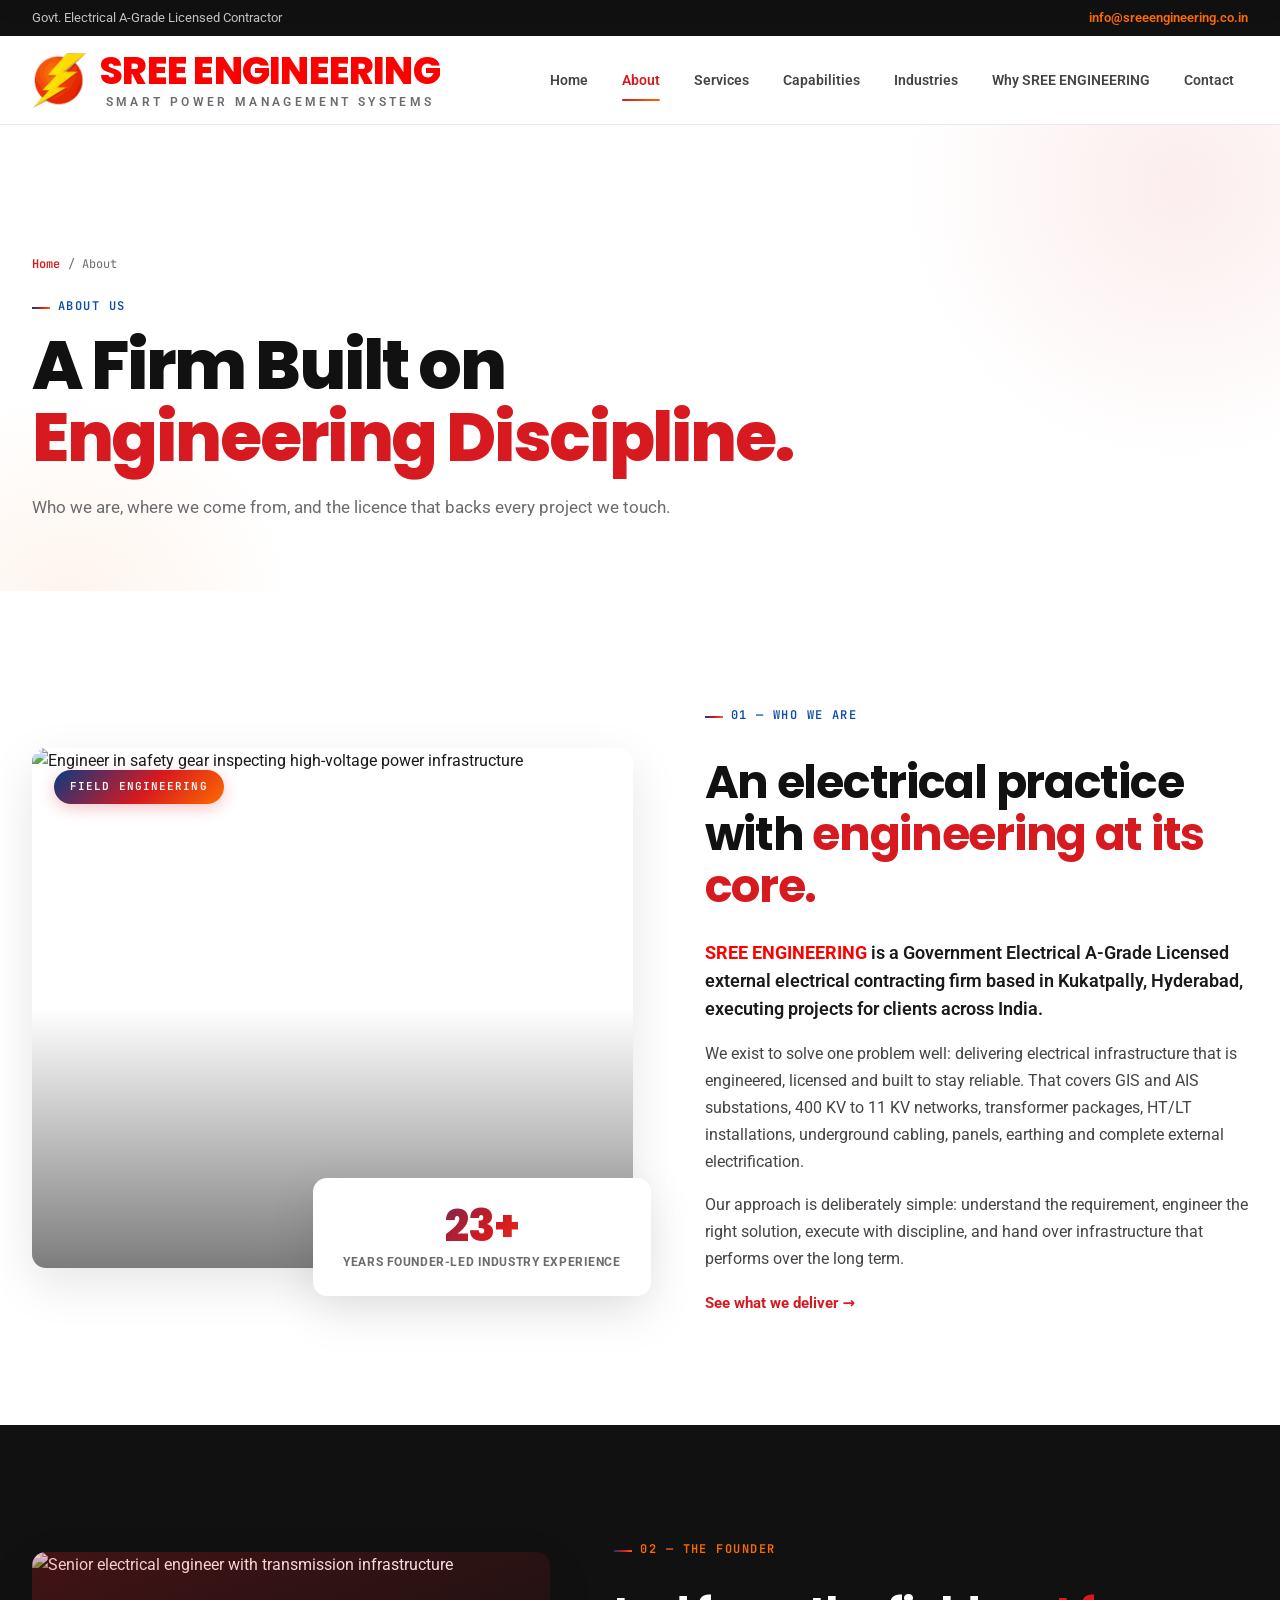
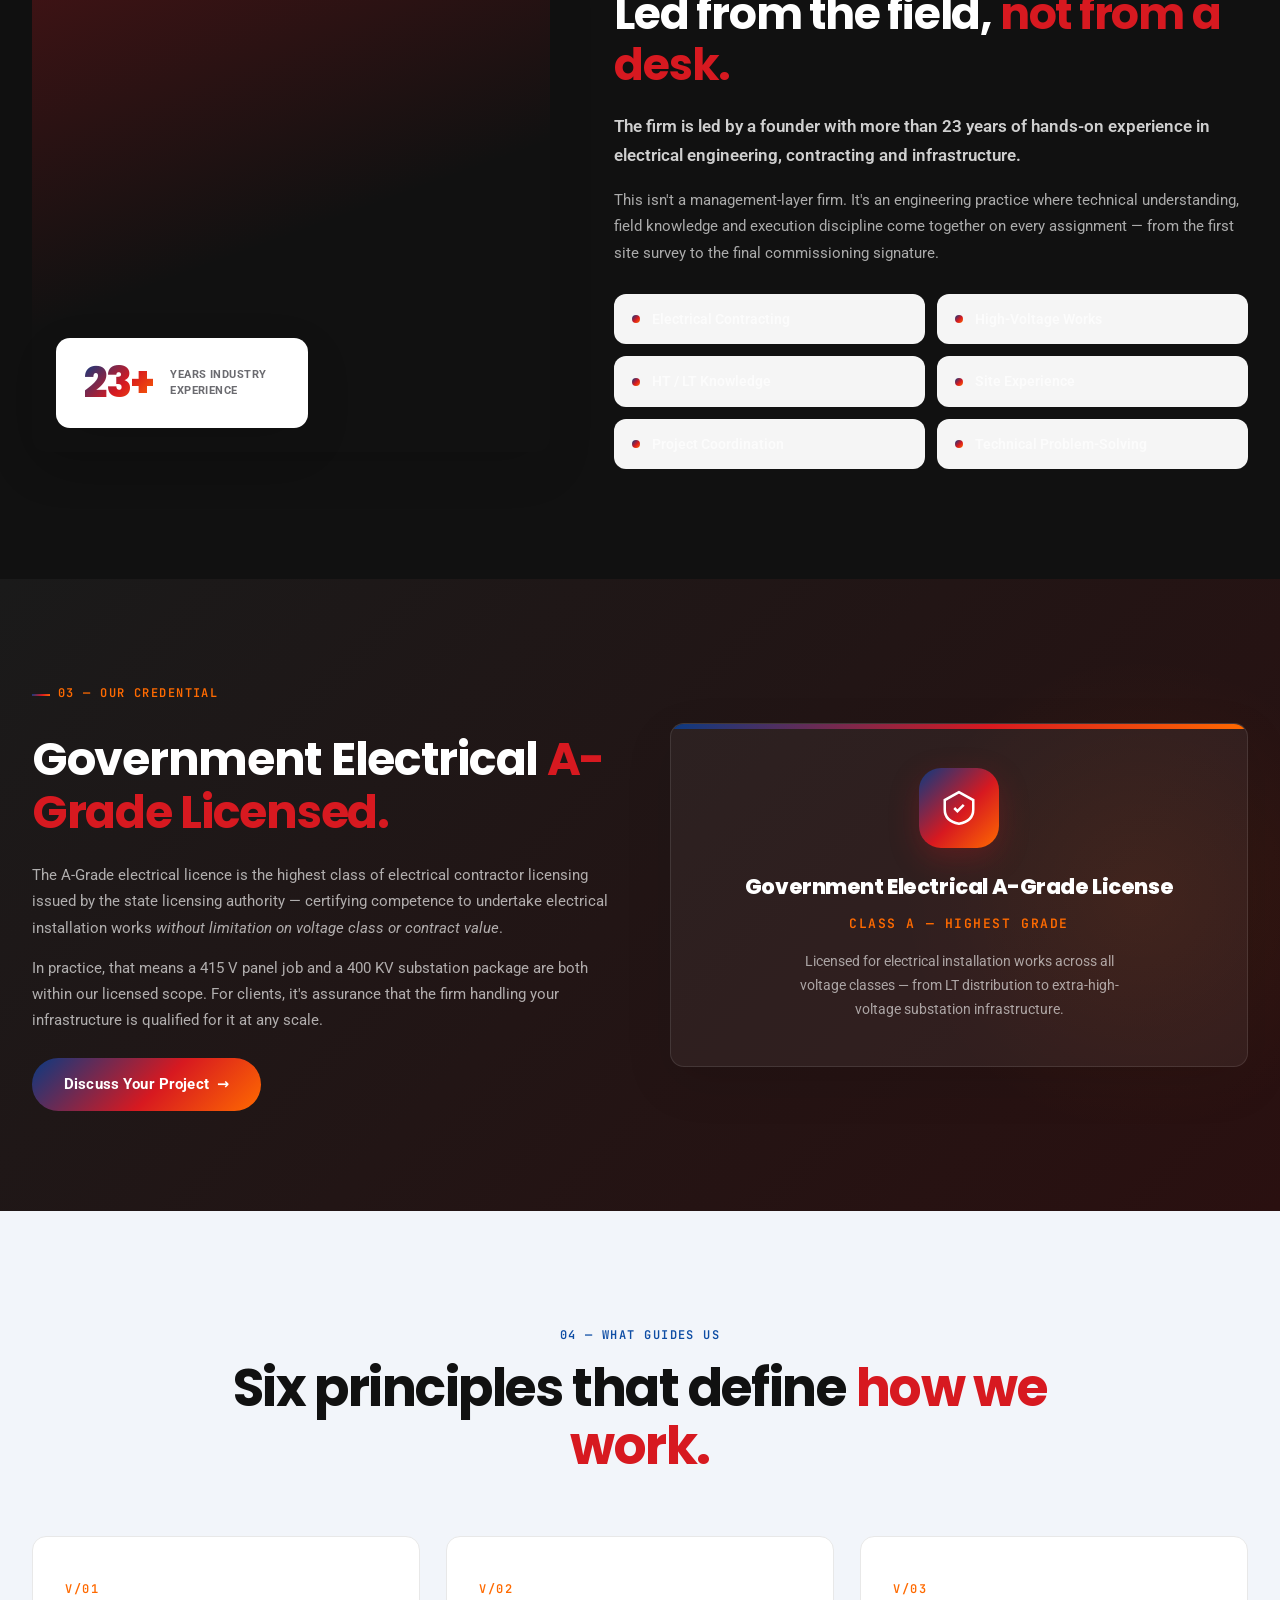
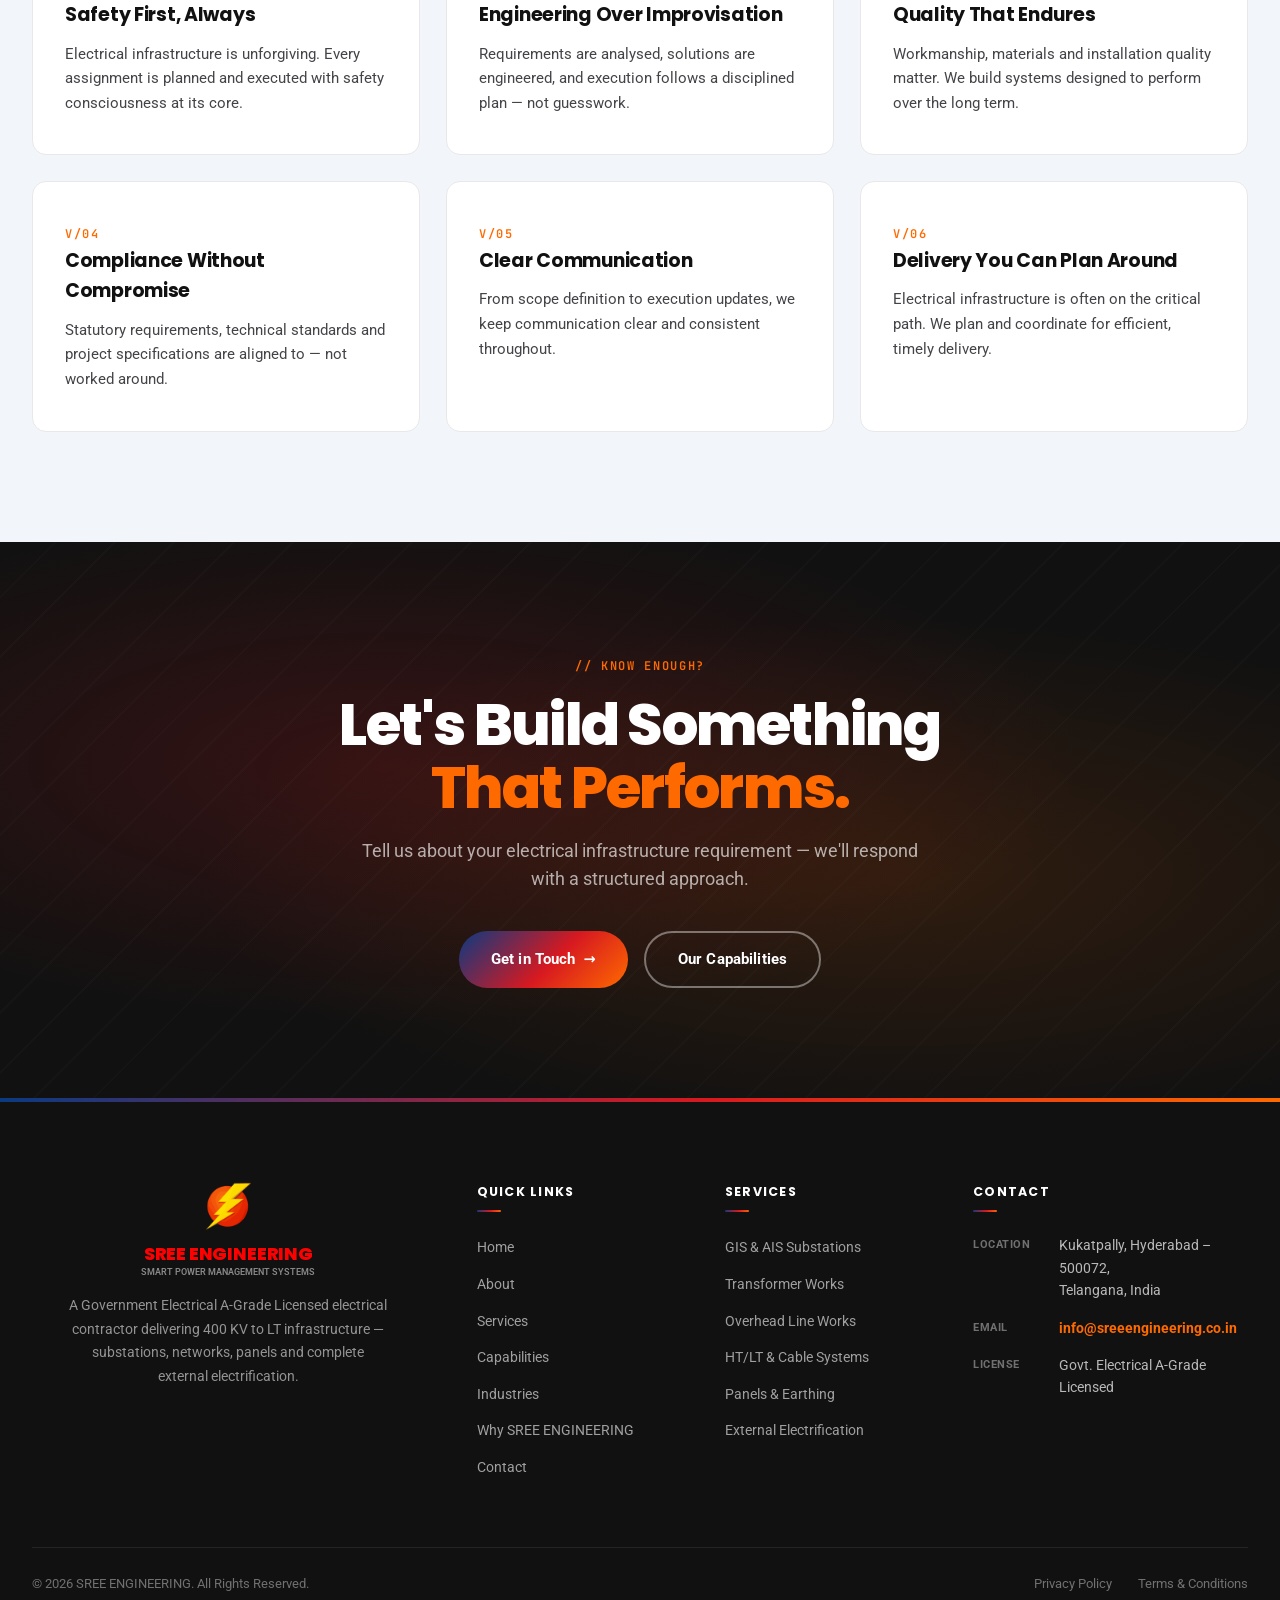
==== commit fa4411ea: "Tagline as one cohesive centered line (no justify); remove blue from hero (kicker, button, stats) an" ====
--- a/about.html
+++ b/about.html
@@ -10,7 +10,7 @@
 <link rel="preconnect" href="https://fonts.googleapis.com">
 <link rel="preconnect" href="https://fonts.gstatic.com" crossorigin>
 <link href="https://fonts.googleapis.com/css2?family=Poppins:wght@300;400;500;600;700;800&family=Roboto:wght@300;400;500;700&family=JetBrains+Mono:wght@400;500;600&display=swap" rel="stylesheet">
-<link rel="stylesheet" href="assets/style.css">
+<link rel="stylesheet" href="assets/style.css?v=3">
 </head>
 <body>
 
--- a/assets/style.css
+++ b/assets/style.css
@@ -40,12 +40,12 @@
 .brand-mark{height:56px;width:auto}
 .brand-text{display:flex;flex-direction:column;line-height:1.08}
 .brand-name{font-family:var(--font-d);font-weight:800;font-size:38px;letter-spacing:-.02em;color:#FF0000;white-space:nowrap}
-.brand-tag{font-size:11px;color:var(--dim);letter-spacing:.36em;text-transform:uppercase;font-weight:600;white-space:nowrap;text-align:justify;text-align-last:justify;width:100%;line-height:1.3;margin-top:4px}
+.brand-tag{font-size:12px;color:var(--dim);letter-spacing:.28em;text-transform:uppercase;font-weight:600;white-space:nowrap;text-align:center;line-height:1.3;margin-top:4px}
 .nav-links{display:flex;gap:6px;align-items:center}
 .nav-links a{font-size:14px;font-weight:600;color:var(--text2);padding:8px 14px;border-radius:8px;transition:all .25s var(--ease);position:relative}
 .nav-links a:hover{color:var(--charcoal);background:var(--grey)}
 .nav-links a.active{color:var(--red)}
-.nav-links a.active::after{content:'';position:absolute;bottom:-2px;left:14px;right:14px;height:2.5px;background:var(--grad);border-radius:2px}
+.nav-links a.active::after{content:'';position:absolute;bottom:-2px;left:14px;right:14px;height:2.5px;background:linear-gradient(135deg,var(--red),var(--orange));border-radius:2px}
 .nav-cta{font-size:13.5px;font-weight:700;padding:10px 22px;border-radius:100px;background:var(--grad);color:#fff;transition:all .3s var(--ease);white-space:nowrap}
 .nav-cta:hover{box-shadow:0 6px 24px var(--red-glow);transform:translateY(-1px)}
 .burger{display:none;flex-direction:column;gap:5px;background:none;border:none;cursor:pointer;padding:8px}
@@ -66,7 +66,7 @@
 .hero-img img{width:100%;height:100%;object-fit:cover}
 .hero-overlay{position:absolute;inset:0;z-index:1;background:linear-gradient(100deg,rgba(12,12,15,.92) 0%,rgba(12,12,15,.78) 34%,rgba(15,15,18,.38) 62%,rgba(15,15,18,.06) 100%)}
 .hero-content{position:relative;z-index:2;padding:100px 0 80px}
-.hero-kicker{display:inline-flex;align-items:center;gap:10px;padding:8px 18px;border-radius:100px;background:rgba(14,77,164,.22);border:1px solid rgba(59,130,246,.35);font-size:12px;font-weight:700;letter-spacing:.06em;text-transform:uppercase;color:var(--blue-bright);margin-bottom:26px}
+.hero-kicker{display:inline-flex;align-items:center;gap:10px;padding:8px 18px;border-radius:100px;background:rgba(215,25,32,.20);border:1px solid rgba(255,106,0,.45);font-size:12px;font-weight:700;letter-spacing:.06em;text-transform:uppercase;color:var(--orange);margin-bottom:26px}
 .hero-kicker .dot{width:8px;height:8px;border-radius:50%;background:var(--orange);animation:pulse 2s infinite}
 @keyframes pulse{0%,100%{box-shadow:0 0 0 0 var(--orange-glow)}50%{box-shadow:0 0 0 8px transparent}}
 .hero h1{font-family:var(--font-d);font-weight:800;font-size:clamp(40px,6.5vw,86px);line-height:1.0;letter-spacing:-.04em;background:linear-gradient(135deg,#FF4545,#FF0000);-webkit-background-clip:text;background-clip:text;-webkit-text-fill-color:transparent;color:#FF0000;margin-bottom:8px;text-shadow:0 2px 30px rgba(255,0,0,.28)}
@@ -78,6 +78,7 @@
 .hero-cta{display:flex;gap:14px;flex-wrap:wrap}
 .btn{display:inline-flex;align-items:center;gap:8px;font-size:14.5px;font-weight:700;padding:15px 32px;border-radius:100px;cursor:pointer;border:none;transition:all .3s var(--ease);font-family:var(--font-b);letter-spacing:.01em}
 .btn-primary{background:var(--grad);color:#fff}
+.hero .btn-primary{background:linear-gradient(135deg,var(--red),var(--orange))}
 .btn-primary:hover{box-shadow:0 10px 32px var(--red-glow);transform:translateY(-2px)}
 .btn-outline{background:transparent;color:var(--charcoal);border:2px solid var(--charcoal)}
 .hero .btn-outline{background:transparent;color:#fff;border:2px solid rgba(255,255,255,.35)}
@@ -87,6 +88,7 @@
 .btn:hover .arr{transform:translateX(4px)}
 .hero-stats{display:flex;gap:44px;margin-top:56px;flex-wrap:wrap}
 .hero-stat .v{font-family:var(--font-d);font-size:clamp(26px,3.5vw,40px);font-weight:800;letter-spacing:-.02em;background:var(--grad);-webkit-background-clip:text;background-clip:text;-webkit-text-fill-color:transparent}
+.hero .hero-stat .v{background:linear-gradient(135deg,var(--red),var(--orange))}
 .hero-stat .l{font-size:12px;color:#EDE3D8;text-transform:uppercase;letter-spacing:.06em;font-weight:600;margin-top:2px}
 @media(max-width:700px){.hero-stats{gap:28px}}
 
@@ -378,14 +380,14 @@
 @media(max-width:1100px){
   .nav-links{gap:18px}
   .nav-links a{font-size:13px;padding:8px 10px}
-  .brand-tag{font-size:9px;letter-spacing:.22em}
+  .brand-tag{font-size:9.5px;letter-spacing:.2em}
   .brand-name{font-size:27px}
   .brand-mark{height:44px}
   .nav-inner{height:76px}
 }
 @media(max-width:400px){
   .brand-name{font-size:22px}
-  .brand-tag{font-size:8px;letter-spacing:.13em}
+  .brand-tag{font-size:8px;letter-spacing:.17em}
   .brand-mark{height:38px}
 }
 @media(max-width:1024px) and (min-width:769px){
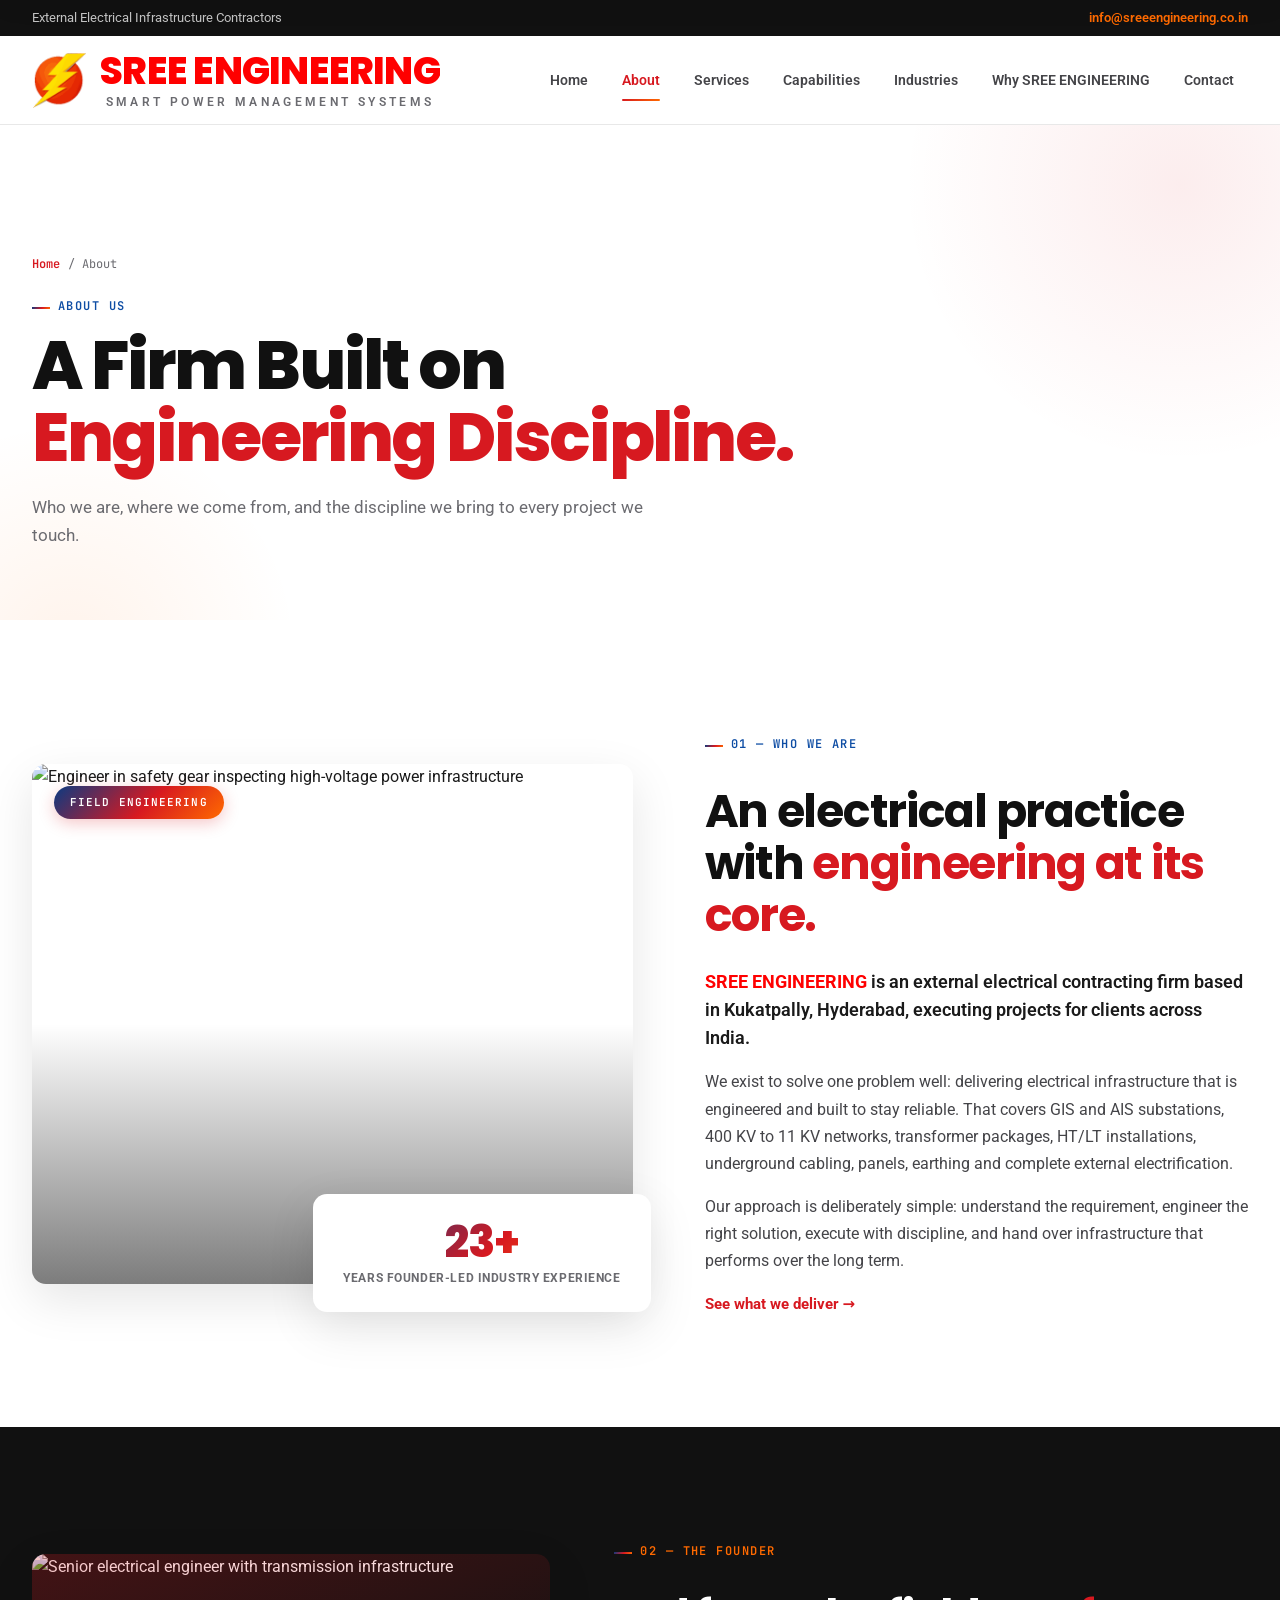
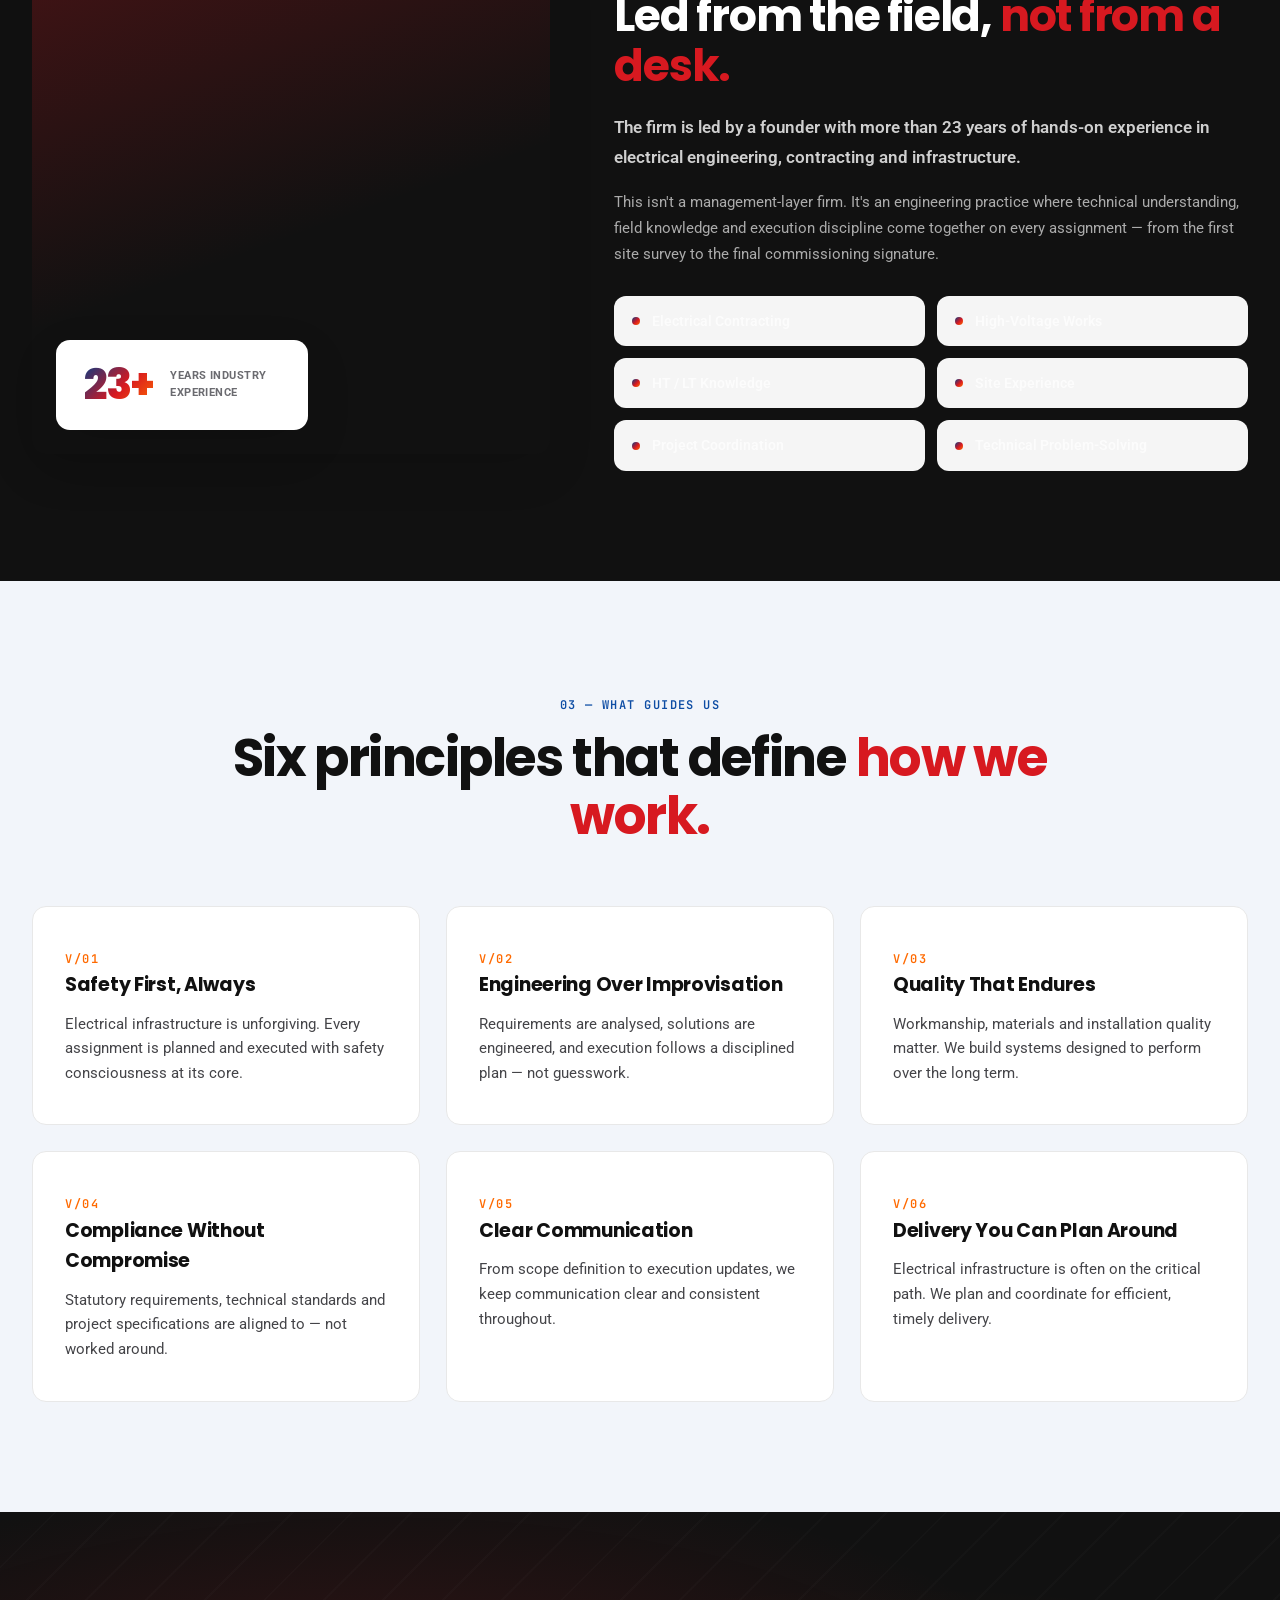
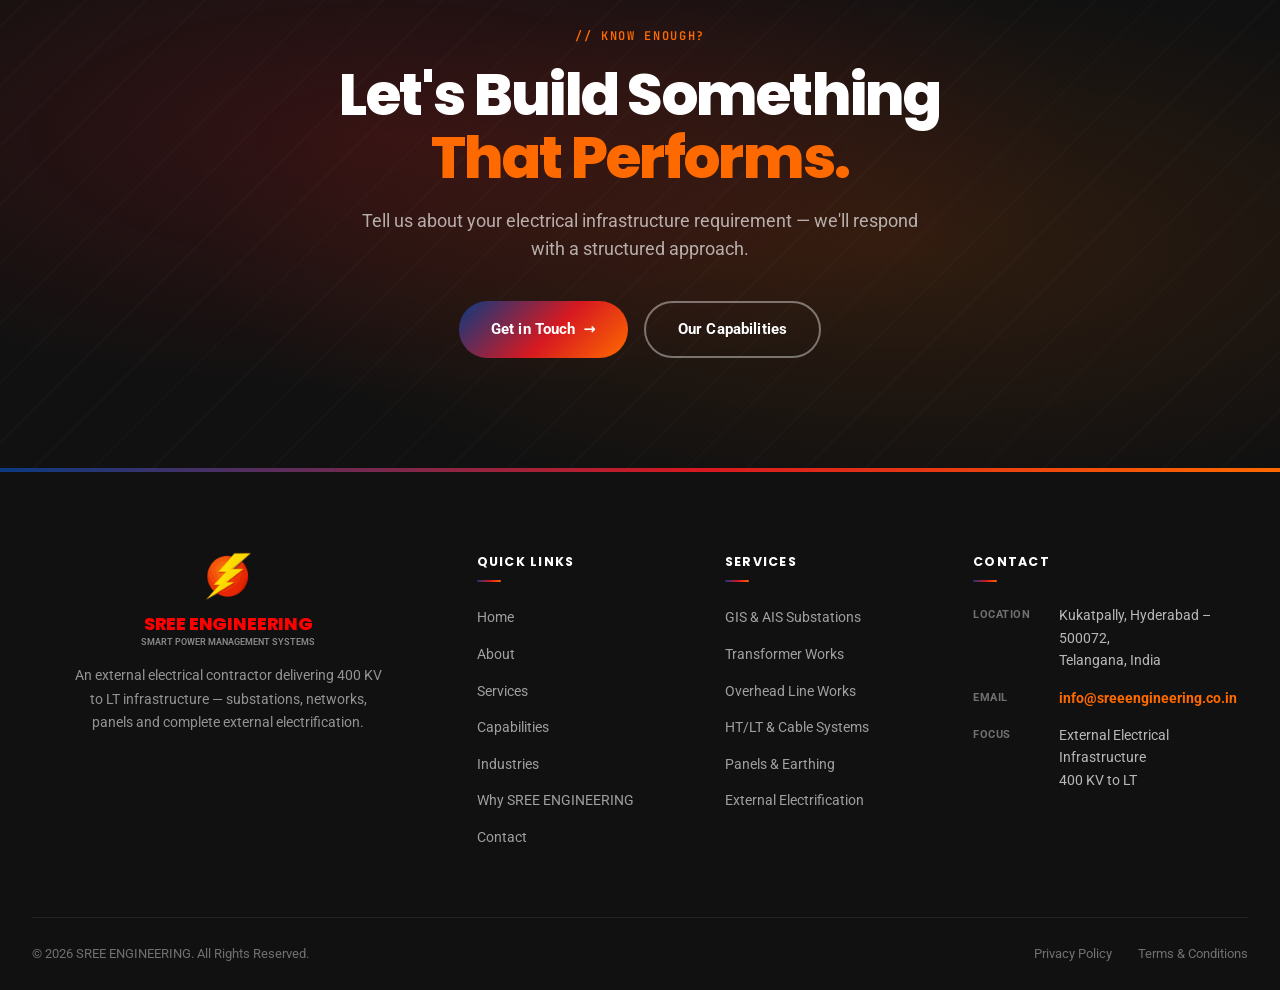
==== commit f5292d9a: "Remove all license / A-Grade references site-wide: topbar, hero, stats, cred cards, JSON-LD, footers" ====
--- a/about.html
+++ b/about.html
@@ -4,19 +4,19 @@
 <meta charset="UTF-8">
 <meta name="viewport" content="width=device-width, initial-scale=1.0">
 <title>About Us | SREE ENGINEERING — Pan-India Electrical Engineering Practice</title>
-<meta name="description" content="SREE ENGINEERING is a Government Electrical A-Grade Licensed electrical contractor, executing projects across India from its base in Hyderabad. Founder-led with 23+ years of hands-on electrical engineering and contracting experience.">
+<meta name="description" content="SREE ENGINEERING is an external electrical contractor, executing projects across India from its base in Hyderabad. Founder-led with 23+ years of hands-on electrical engineering and contracting experience.">
 <meta name="robots" content="index, follow">
 <link rel="icon" type="image/png" href="assets/logo.png">
 <link rel="preconnect" href="https://fonts.googleapis.com">
 <link rel="preconnect" href="https://fonts.gstatic.com" crossorigin>
 <link href="https://fonts.googleapis.com/css2?family=Poppins:wght@300;400;500;600;700;800&family=Roboto:wght@300;400;500;700&family=JetBrains+Mono:wght@400;500;600&display=swap" rel="stylesheet">
-<link rel="stylesheet" href="assets/style.css?v=3">
+<link rel="stylesheet" href="assets/style.css?v=4">
 </head>
 <body>
 
 <div class="topbar">
   <div class="wrap">
-    <span class="hide-m">Govt. Electrical A-Grade Licensed Contractor</span>
+    <span class="hide-m">External Electrical Infrastructure Contractors</span>
     <span class="em">info@sreeengineering.co.in</span>
   </div>
 </div>
@@ -50,7 +50,7 @@
     <div class="crumb"><a href="index.html">Home</a> / About</div>
     <span class="eyebrow reveal">About Us</span>
     <h1 class="reveal" data-d="1">A Firm Built on<br><span class="r">Engineering Discipline.</span></h1>
-    <p class="reveal" data-d="2">Who we are, where we come from, and the licence that backs every project we touch.</p>
+    <p class="reveal" data-d="2">Who we are, where we come from, and the discipline we bring to every project we touch.</p>
   </div>
 </section>
 
@@ -66,8 +66,8 @@
     <div class="about-body">
       <span class="eyebrow reveal">01 &mdash; Who We Are</span>
       <h2 class="reveal" data-d="1">An electrical practice with <span class="r">engineering at its core.</span></h2>
-      <p class="lead reveal" data-d="2"><span class="r">SREE ENGINEERING</span> is a Government Electrical A-Grade Licensed external electrical contracting firm based in Kukatpally, Hyderabad, executing projects for clients across India.</p>
-      <p class="reveal" data-d="2">We exist to solve one problem well: delivering electrical infrastructure that is engineered, licensed and built to stay reliable. That covers GIS and AIS substations, 400 KV to 11 KV networks, transformer packages, HT/LT installations, underground cabling, panels, earthing and complete external electrification.</p>
+      <p class="lead reveal" data-d="2"><span class="r">SREE ENGINEERING</span> is an external electrical contracting firm based in Kukatpally, Hyderabad, executing projects for clients across India.</p>
+      <p class="reveal" data-d="2">We exist to solve one problem well: delivering electrical infrastructure that is engineered and built to stay reliable. That covers GIS and AIS substations, 400 KV to 11 KV networks, transformer packages, HT/LT installations, underground cabling, panels, earthing and complete external electrification.</p>
       <p class="reveal" data-d="3">Our approach is deliberately simple: understand the requirement, engineer the right solution, execute with discipline, and hand over infrastructure that performs over the long term.</p>
       <a href="services.html" class="about-link reveal" data-d="3">See what we deliver &rarr;</a>
     </div>
@@ -97,28 +97,10 @@
   </div>
 </section>
 
-<section class="lic-band lic-dark">
-  <div class="wrap lic-grid">
-    <div class="lic-body">
-      <span class="eyebrow reveal">03 &mdash; Our Credential</span>
-      <h2 class="reveal" data-d="1">Government Electrical <span class="r">A-Grade Licensed.</span></h2>
-      <p class="reveal" data-d="2">The A-Grade electrical licence is the highest class of electrical contractor licensing issued by the state licensing authority &mdash; certifying competence to undertake electrical installation works <em>without limitation on voltage class or contract value</em>.</p>
-      <p class="reveal" data-d="2">In practice, that means a 415 V panel job and a 400 KV substation package are both within our licensed scope. For clients, it's assurance that the firm handling your infrastructure is qualified for it at any scale.</p>
-      <a href="contact.html" class="btn btn-primary reveal" data-d="3" style="margin-top:10px;">Discuss Your Project <span class="arr">&rarr;</span></a>
-    </div>
-    <div class="lic-card reveal" data-d="2">
-      <span class="shield"><svg width="38" height="38" viewBox="0 0 24 24" fill="none" stroke="currentColor" stroke-width="1.6"><path d="M12 2 3 7v6c0 5 3.5 8 9 9 5.5-1 9-4 9-9V7z"/><path d="m9 12 2 2 4-4"/></svg></span>
-      <h3>Government Electrical A-Grade License</h3>
-      <div class="cls">Class A &mdash; Highest Grade</div>
-      <p>Licensed for electrical installation works across all voltage classes &mdash; from LT distribution to extra-high-voltage substation infrastructure.</p>
-    </div>
-  </div>
-</section>
-
 <section class="section grey">
   <div class="wrap">
     <div class="section-head center reveal">
-      <span class="eyebrow center">04 &mdash; What Guides Us</span>
+      <span class="eyebrow center">03 &mdash; What Guides Us</span>
       <h2>Six principles that define <span class="r">how we work.</span></h2>
     </div>
     <div class="why-grid">
@@ -150,7 +132,7 @@
       <div class="foot-brand">
         <img src="assets/logo.png" alt="SREE ENGINEERING logo" class="brand-mark">
         <span class="bn-wrap"><span class="bn">SREE ENGINEERING</span><span class="bt">Smart Power Management Systems</span></span>
-        <p>A Government Electrical A-Grade Licensed electrical contractor delivering 400 KV to LT infrastructure — substations, networks, panels and complete external electrification.</p>
+        <p>An external electrical contractor delivering 400 KV to LT infrastructure — substations, networks, panels and complete external electrification.</p>
       </div>
       <div class="foot-col">
         <h5>Quick Links</h5>
@@ -179,7 +161,7 @@
         <h5>Contact</h5>
         <div class="row"><div class="k">Location</div><div class="v">Kukatpally, Hyderabad &ndash; 500072,<br>Telangana, India</div></div>
         <div class="row"><div class="k">Email</div><div class="v"><a href="mailto:info@sreeengineering.co.in">info@sreeengineering.co.in</a></div></div>
-        <div class="row"><div class="k">License</div><div class="v">Govt. Electrical A-Grade Licensed</div></div>
+        <div class="row"><div class="k">Focus</div><div class="v">External Electrical Infrastructure<br>400 KV to LT</div></div>
       </div>
     </div>
     <div class="foot-bottom">
--- a/assets/style.css
+++ b/assets/style.css
@@ -88,7 +88,7 @@
 .btn:hover .arr{transform:translateX(4px)}
 .hero-stats{display:flex;gap:44px;margin-top:56px;flex-wrap:wrap}
 .hero-stat .v{font-family:var(--font-d);font-size:clamp(26px,3.5vw,40px);font-weight:800;letter-spacing:-.02em;background:var(--grad);-webkit-background-clip:text;background-clip:text;-webkit-text-fill-color:transparent}
-.hero .hero-stat .v{background:linear-gradient(135deg,var(--red),var(--orange))}
+.hero .hero-stat .v{background:none;-webkit-text-fill-color:currentColor;color:var(--orange)}
 .hero-stat .l{font-size:12px;color:#EDE3D8;text-transform:uppercase;letter-spacing:.06em;font-weight:600;margin-top:2px}
 @media(max-width:700px){.hero-stats{gap:28px}}
 
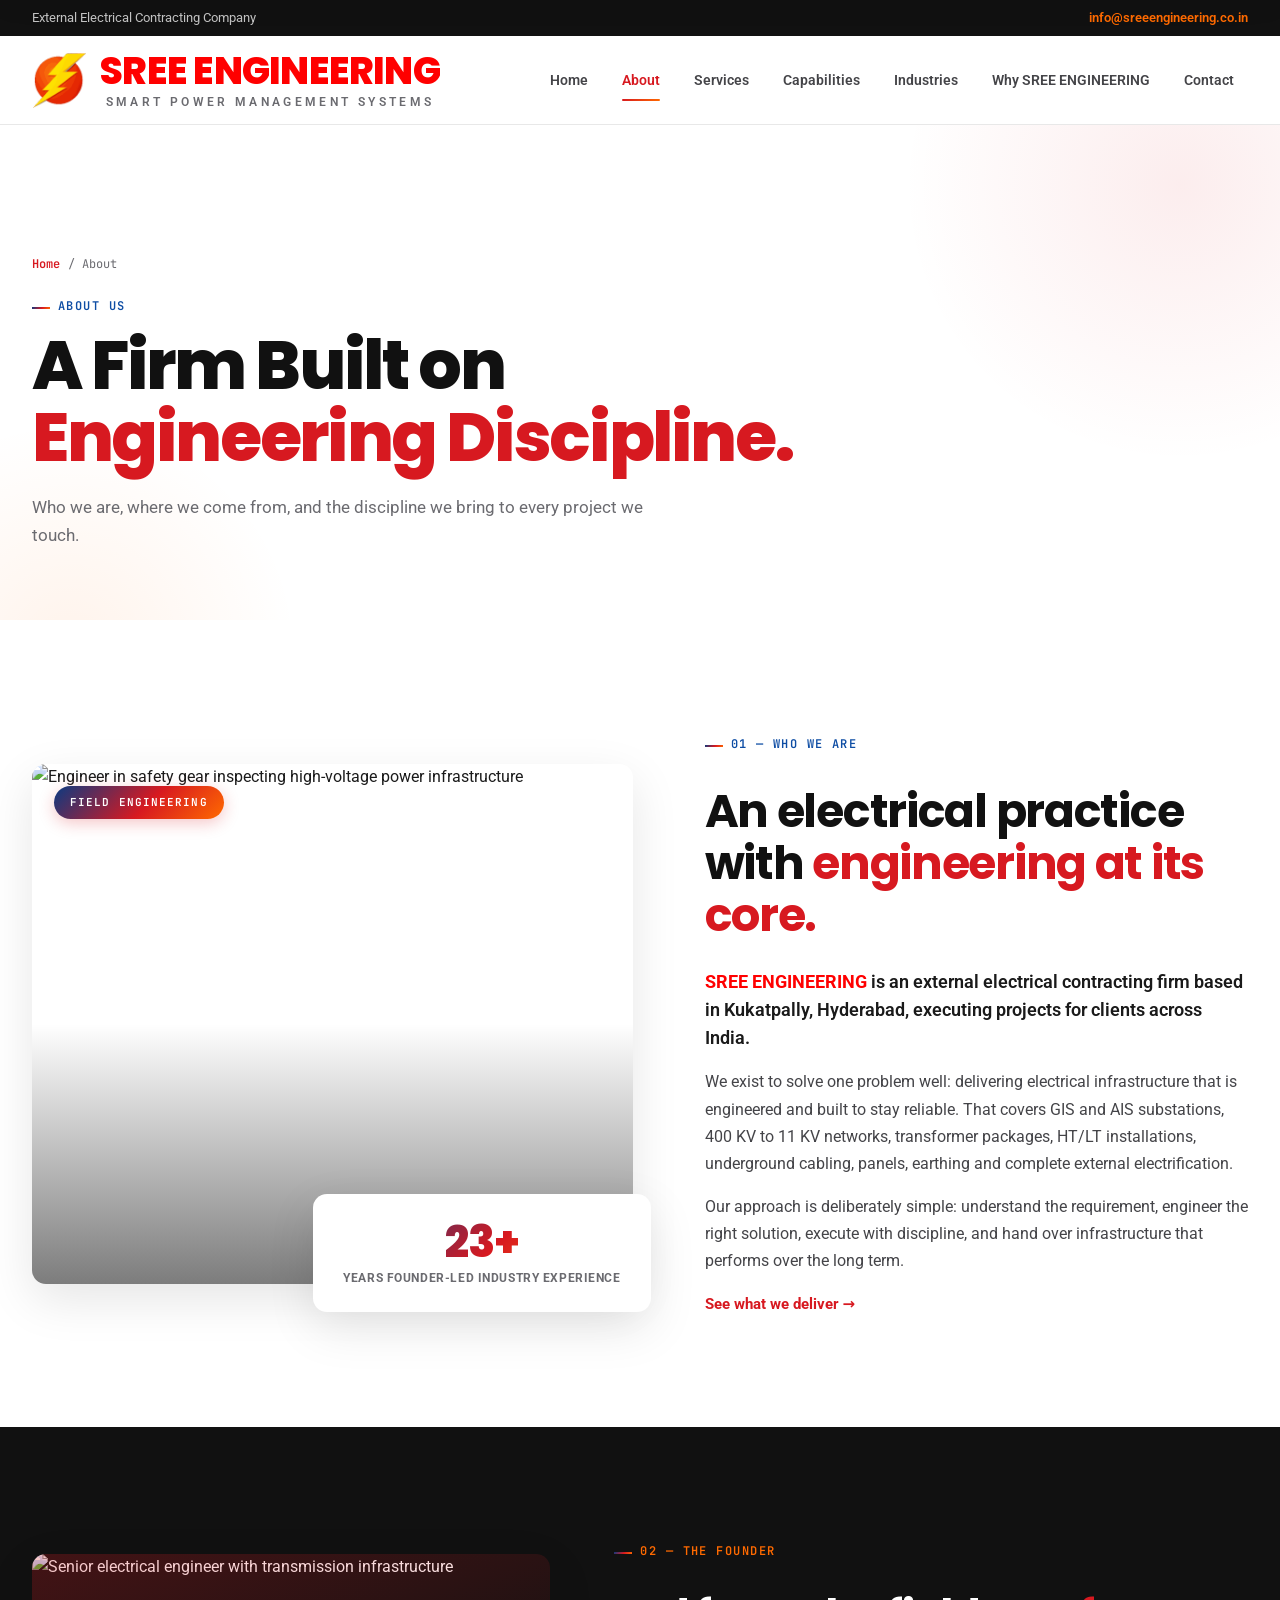
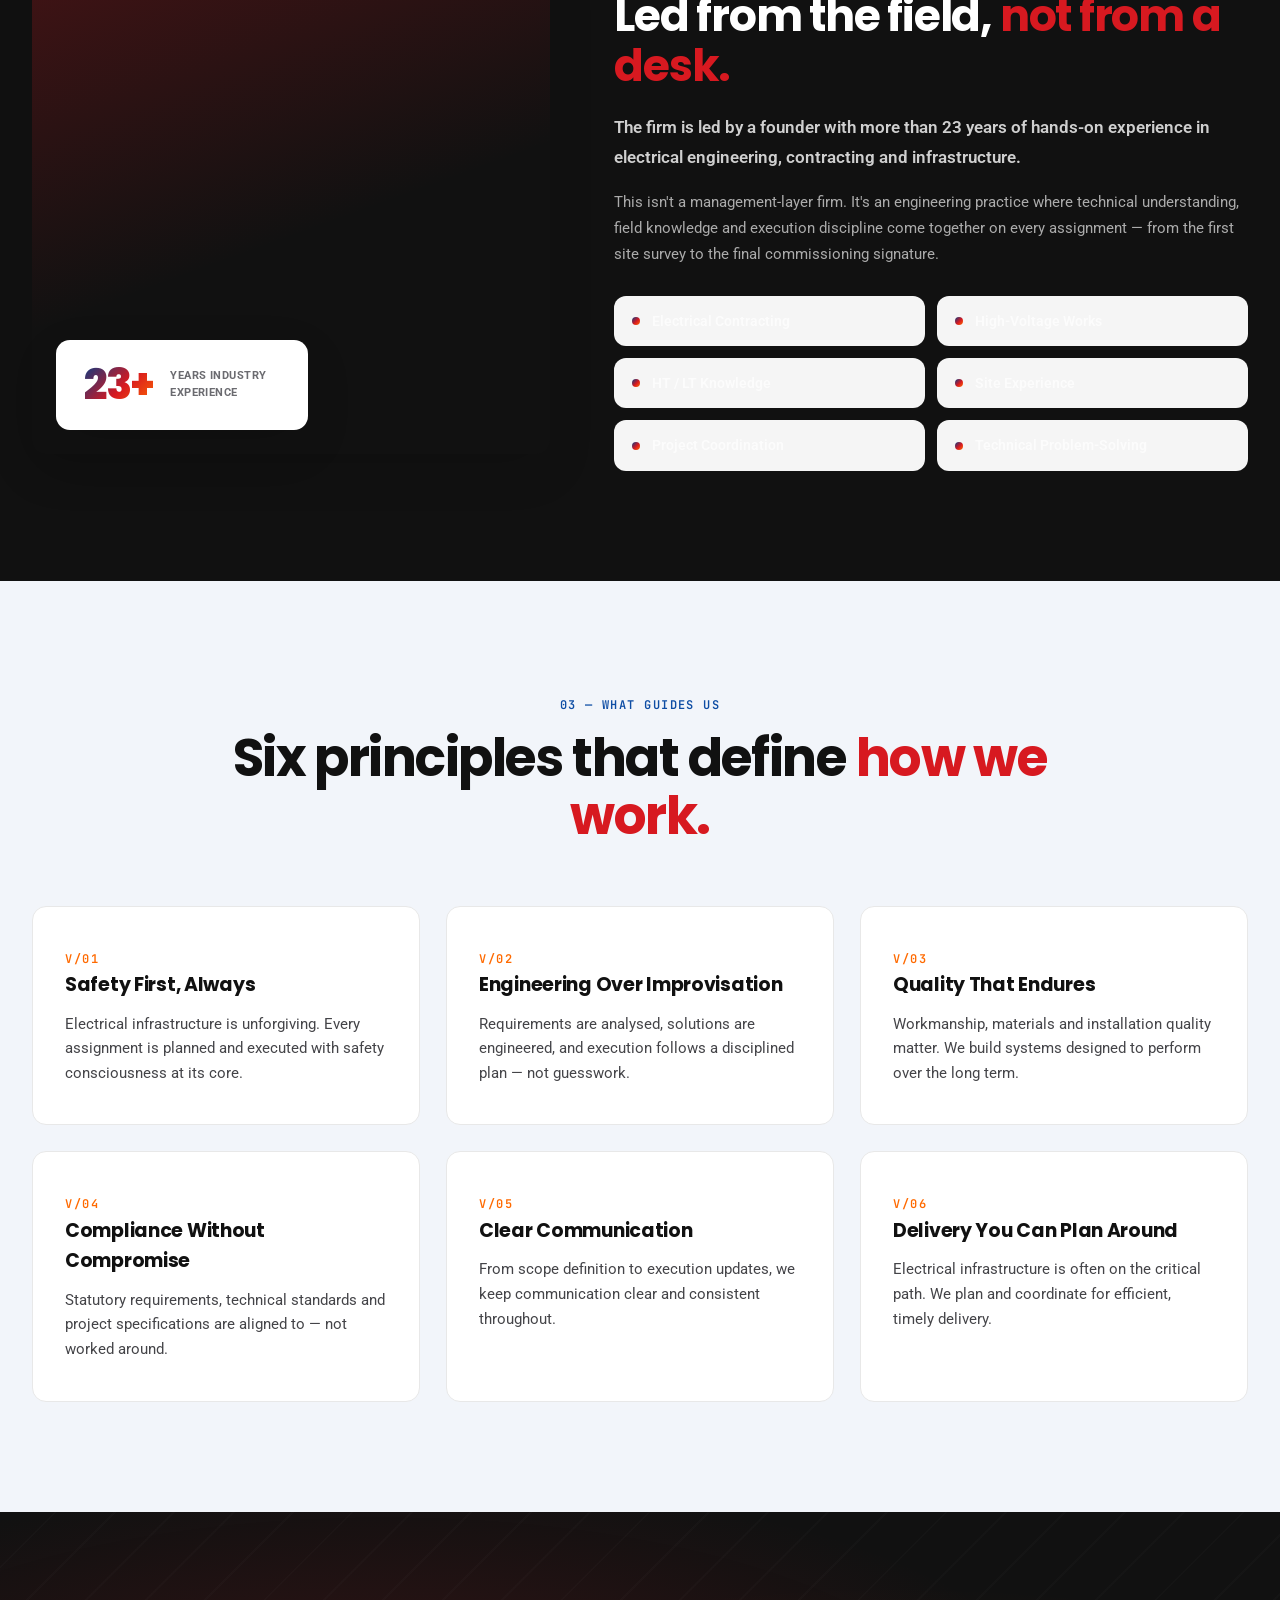
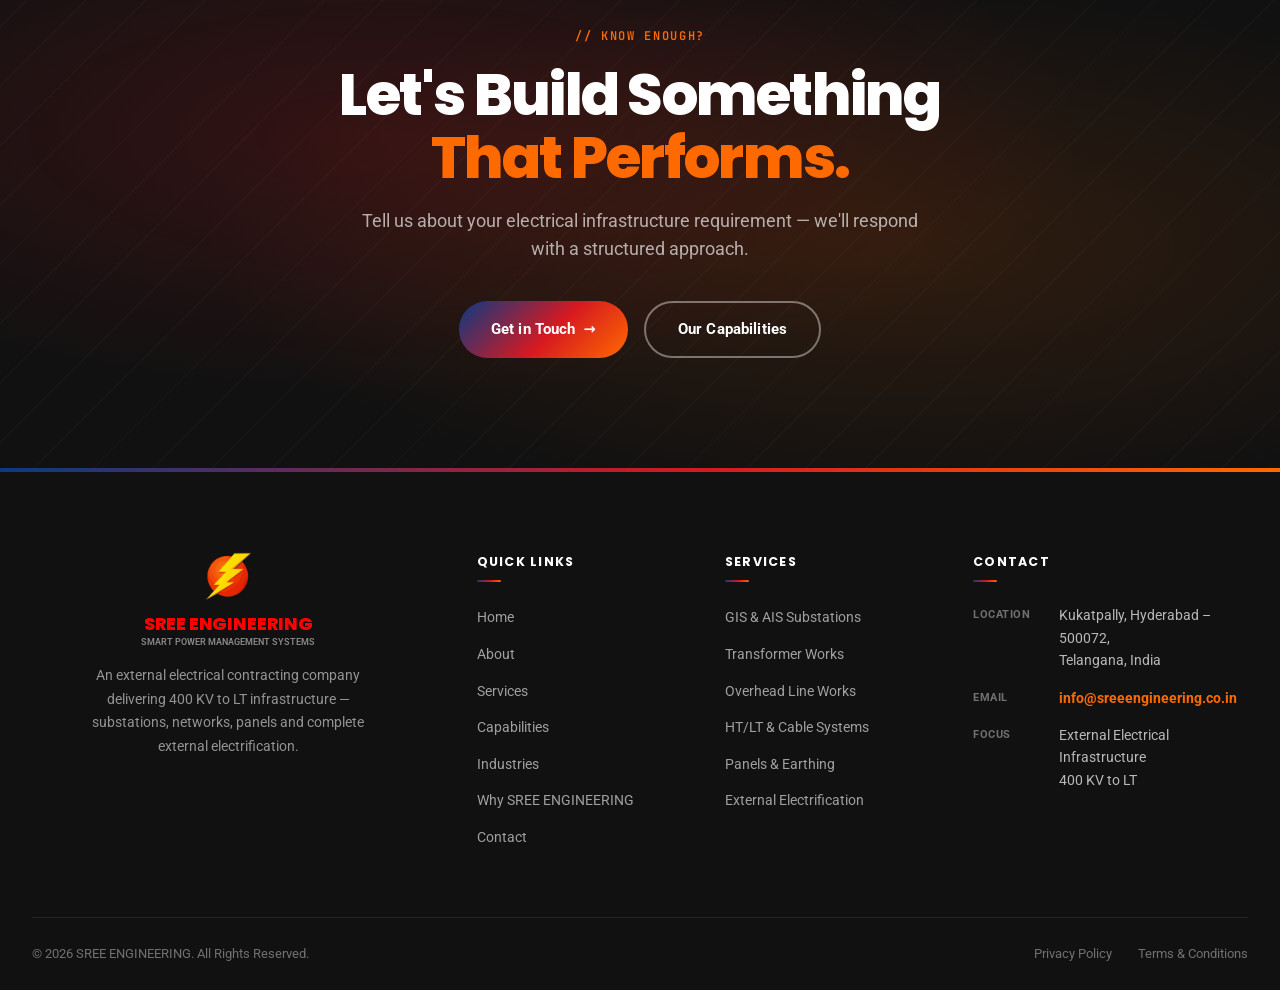
==== commit c18763aa: "Use 'contracting company' phrasing where it suits: page title, meta descriptions, topbar, hero kicke" ====
--- a/about.html
+++ b/about.html
@@ -4,7 +4,7 @@
 <meta charset="UTF-8">
 <meta name="viewport" content="width=device-width, initial-scale=1.0">
 <title>About Us | SREE ENGINEERING — Pan-India Electrical Engineering Practice</title>
-<meta name="description" content="SREE ENGINEERING is an external electrical contractor, executing projects across India from its base in Hyderabad. Founder-led with 23+ years of hands-on electrical engineering and contracting experience.">
+<meta name="description" content="SREE ENGINEERING is an external electrical contracting company, executing projects across India from its base in Hyderabad. Founder-led with 23+ years of hands-on electrical engineering and contracting experience.">
 <meta name="robots" content="index, follow">
 <link rel="icon" type="image/png" href="assets/logo.png">
 <link rel="preconnect" href="https://fonts.googleapis.com">
@@ -16,7 +16,7 @@
 
 <div class="topbar">
   <div class="wrap">
-    <span class="hide-m">External Electrical Infrastructure Contractors</span>
+    <span class="hide-m">External Electrical Contracting Company</span>
     <span class="em">info@sreeengineering.co.in</span>
   </div>
 </div>
@@ -132,7 +132,7 @@
       <div class="foot-brand">
         <img src="assets/logo.png" alt="SREE ENGINEERING logo" class="brand-mark">
         <span class="bn-wrap"><span class="bn">SREE ENGINEERING</span><span class="bt">Smart Power Management Systems</span></span>
-        <p>An external electrical contractor delivering 400 KV to LT infrastructure — substations, networks, panels and complete external electrification.</p>
+        <p>An external electrical contracting company delivering 400 KV to LT infrastructure — substations, networks, panels and complete external electrification.</p>
       </div>
       <div class="foot-col">
         <h5>Quick Links</h5>
